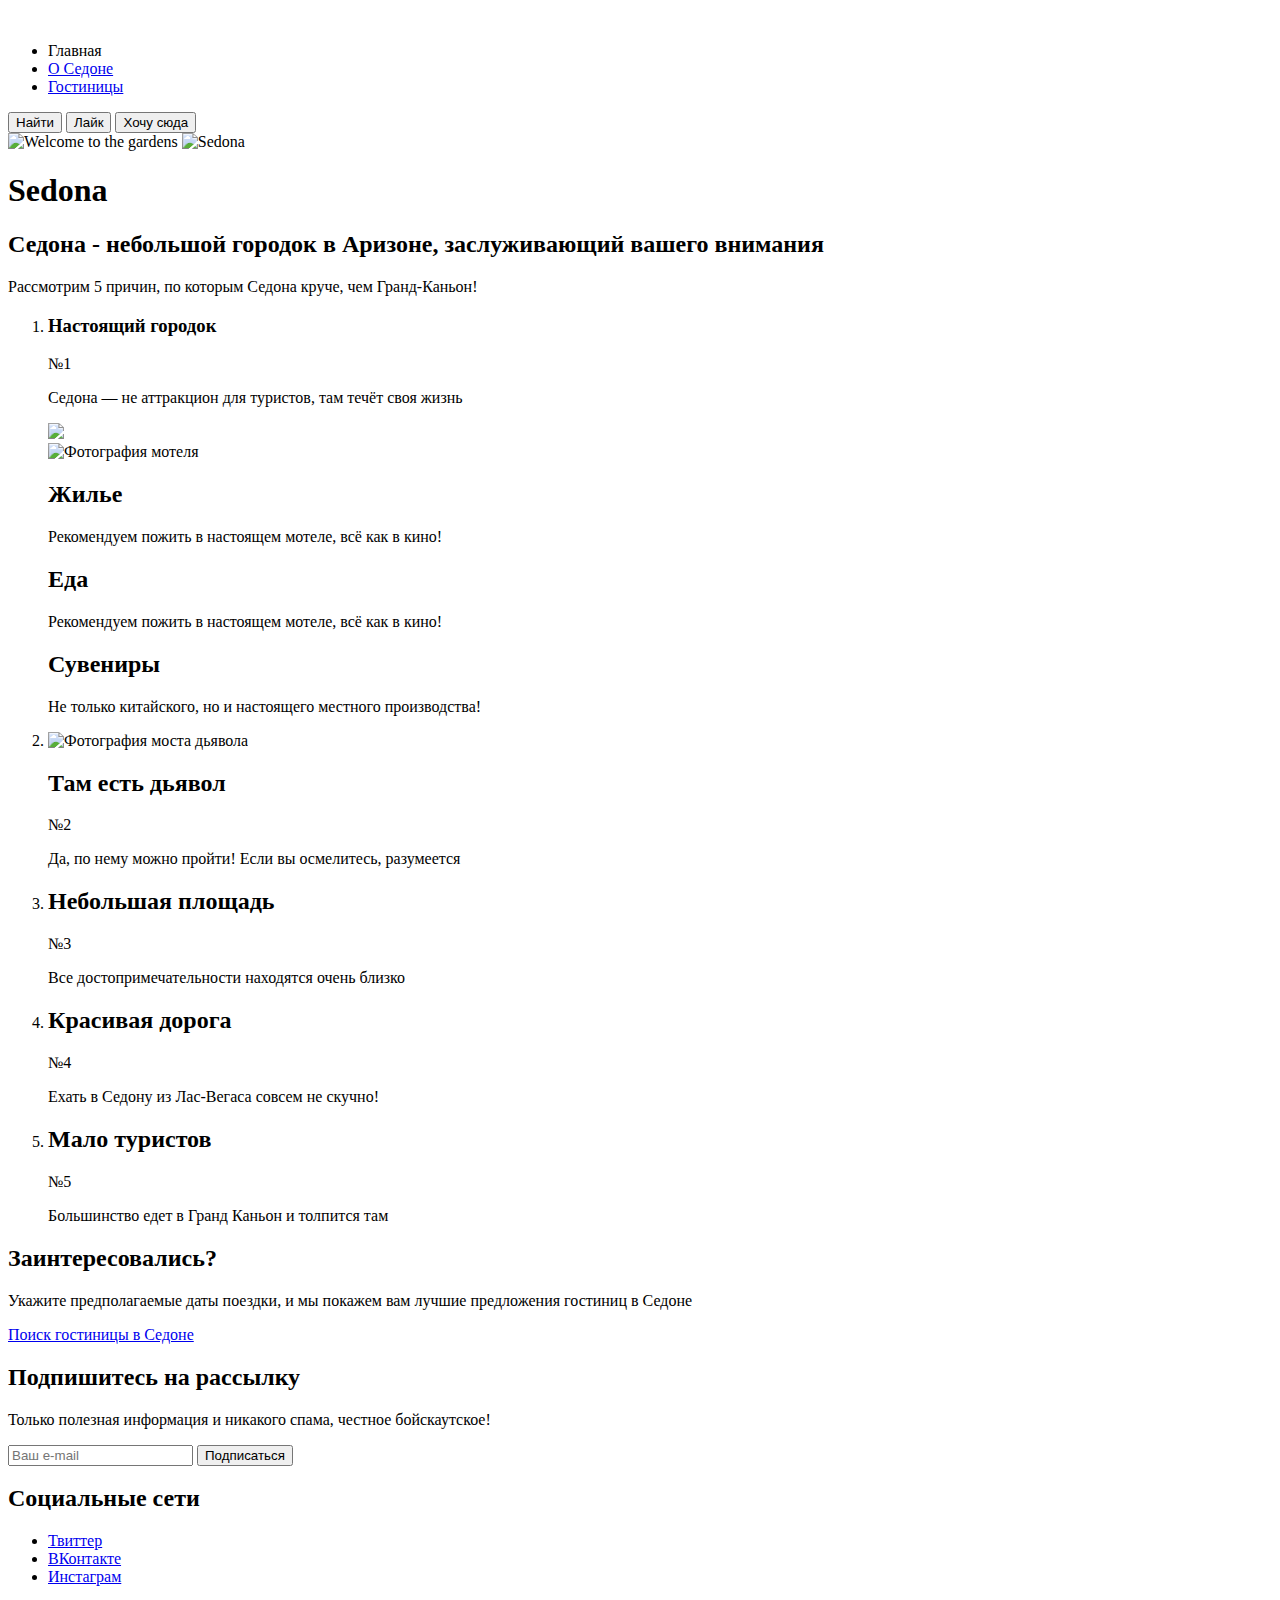
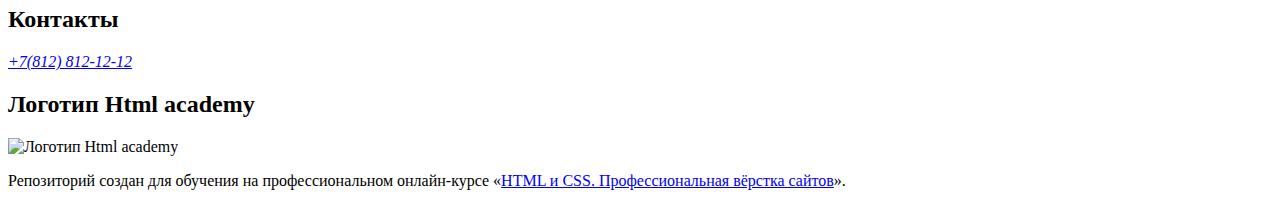
==== index.html @ 8b69cbcc "Исправляет кнопки "найти", "лайк", "хочу сюда" в навигации страниц" ====
<!DOCTYPE html>
<html lang="ru">
<head>
  <meta charset="utf-8">
  <title>HTML Academy: Седона</title>
</head>
<body>

<header class="page-header">
  <img src="" class="logo">

  <nav class="navigation">
    <ul class="navigation-list">
      <li class="navigation-item">Главная</li>
      <li class="navigation-item"><a href="about.html">О Седоне</a></li>
      <li class="navigation-item"><a href="catalog.html">Гостиницы</a></li>
    </ul>
  </nav>

  <button class="find-button"><span>Найти</span></button>
  <button class="like-button"><span>Лайк</span></button>

  <button class="button">Хочу сюда</button>
</header>

<main class="">

  <img src="#" class="welcome" alt="Welcome to the gardens">
  <img src="#" class="sedona-logo" alt="Sedona">
  <h1 class="visually-hidden">Sedona</h1>

  <h2>Седона - небольшой городок в Аризоне, заслуживающий вашего внимания</h2>
  <p>Рассмотрим 5 причин, по которым Седона круче, чем Гранд-Каньон!</p>

  <section class="advantages">
    <ol class="advantages-list">
      <li class="advantages-item">
        <div class="advantages-content">
          <h3 class="advantages-title">Настоящий городок</h3>
          <span>№1</span>
          <p class="advantages-description">
            Седона — не аттракцион для туристов, там течёт своя жизнь
          </p>
        </div>

        <div class="advantages-content">
          <img src="#" class="advantages-image">
        </div>

        <div class="advantages-content">
          <img src="#" class="photo1" alt="Фотография мотеля">
          <h2 class="advantages-title">Жилье</h2>
          <p class="advantages-description">
            Рекомендуем пожить в настоящем мотеле,
            всё как в кино!
          </p>
        </div>

        <div class="advantages-content">
          <h2 class="advantages-title">Еда</h2>
          <p class="advantages-description">
            Рекомендуем пожить в настоящем мотеле,
            всё как в кино!
          </p>
        </div>

        <div class="advantages-content">
          <h2 class="advantages-title">Сувениры</h2>
          <p class="advantages-description">
            Не только китайского,
            но и настоящего местного производства!
          </p>
        </div>
      </li>
      <li class="advantages-item">
        <img src="#" class="photo2" alt="Фотография моста дьявола">
        <div class="advantages-content">
          <h2 class="advantages-title">Там есть дьявол</h2>
          <span>№2</span>
          <p class="advantages-description">
            Да, по нему можно пройти! Если вы осмелитесь, разумеется
          </p>
        </div>
      </li>
      <li class="advantages-item">
        <div class="advantages-content">
          <h2 class="advantages-title">Небольшая площадь</h2>
          <span>№3</span>
          <p class="advantages-description">
            Все достопримечательности находятся очень близко
          </p>
        </div>
      </li>
      <li class="advantages-item">
        <div class="advantages-content">
          <h2 class="advantages-title">Красивая дорога</h2>
          <span>№4</span>
          <p class="advantages-description">
            Ехать в Седону из Лас-Вегаса совсем не скучно!
          </p>
        </div>
      </li>
      <li class="advantages-item">
        <div class="advantages-content">
          <h2 class="advantages-title">Мало туристов</h2>
          <span>№5</span>
          <p class="advantages-description">
            Большинство едет в Гранд Каньон и толпится там
          </p>
        </div>
      </li>
    </ol>
  </section>

  <section class="hotel-search">
    <h2 class="hotel-search-title">Заинтересовались?</h2>
    <p class="hotel-search-description">
      Укажите предполагаемые даты поездки, и мы покажем вам лучшие предложения гостиниц в Седоне
    </p>
    <a href="catalog.html" class="button hotel-search-button">Поиск гостиницы в Седоне</a>
  </section>

  <section class="subscribe">
    <h2 class="subscribe-title">Подпишитесь на рассылку</h2>
    <p class="subscribe-description">Только полезная информация и никакого спама, честное бойскаутское!</p>
    <input type="email" placeholder="Ваш e-mail" class="subscribe-email">
    <button class="button subscribe-button">Подписаться</button>
  </section>

</main>

<footer class="page-footer">
  <section class="footer-social">
    <h2 class="page-footer-title">Социальные сети</h2>
    <ul class="footer-social-list">
      <li class="footer-social-item">
        <a class="button" href="#">
          <span class="visually-hidden">Твиттер</span>
        </a>
      </li>
      <li class="footer-social-item">
        <a class="button" href="#">
          <span class="visually-hidden">ВКонтакте</span>
        </a>
      </li>
      <li class="footer-social-item">
        <a class="button" href="#">
          <span class="visually-hidden">Инстаграм</span>
        </a>
      </li>
    </ul>
  </section>
  <section class="contacts">
    <h2 class="visually-hidden">Контакты</h2>
    <address>
      <a class="contact-phone" href="tel:+78128121212">+7(812) 812-12-12</a>
    </address>
  </section>

  <section class="html-academy">
    <h2 class="visually-hidden">Логотип Html academy</h2>
    <img src="#" class="logo-htmlacademy" alt="Логотип Html academy">
  </section>

</footer>

<p>Репозиторий создан для обучения на профессиональном онлайн‑курсе «<a href="https://htmlacademy.ru/intensive/htmlcss">HTML
  и CSS. Профессиональная вёрстка сайтов</a>».</p>

</body>
</html>
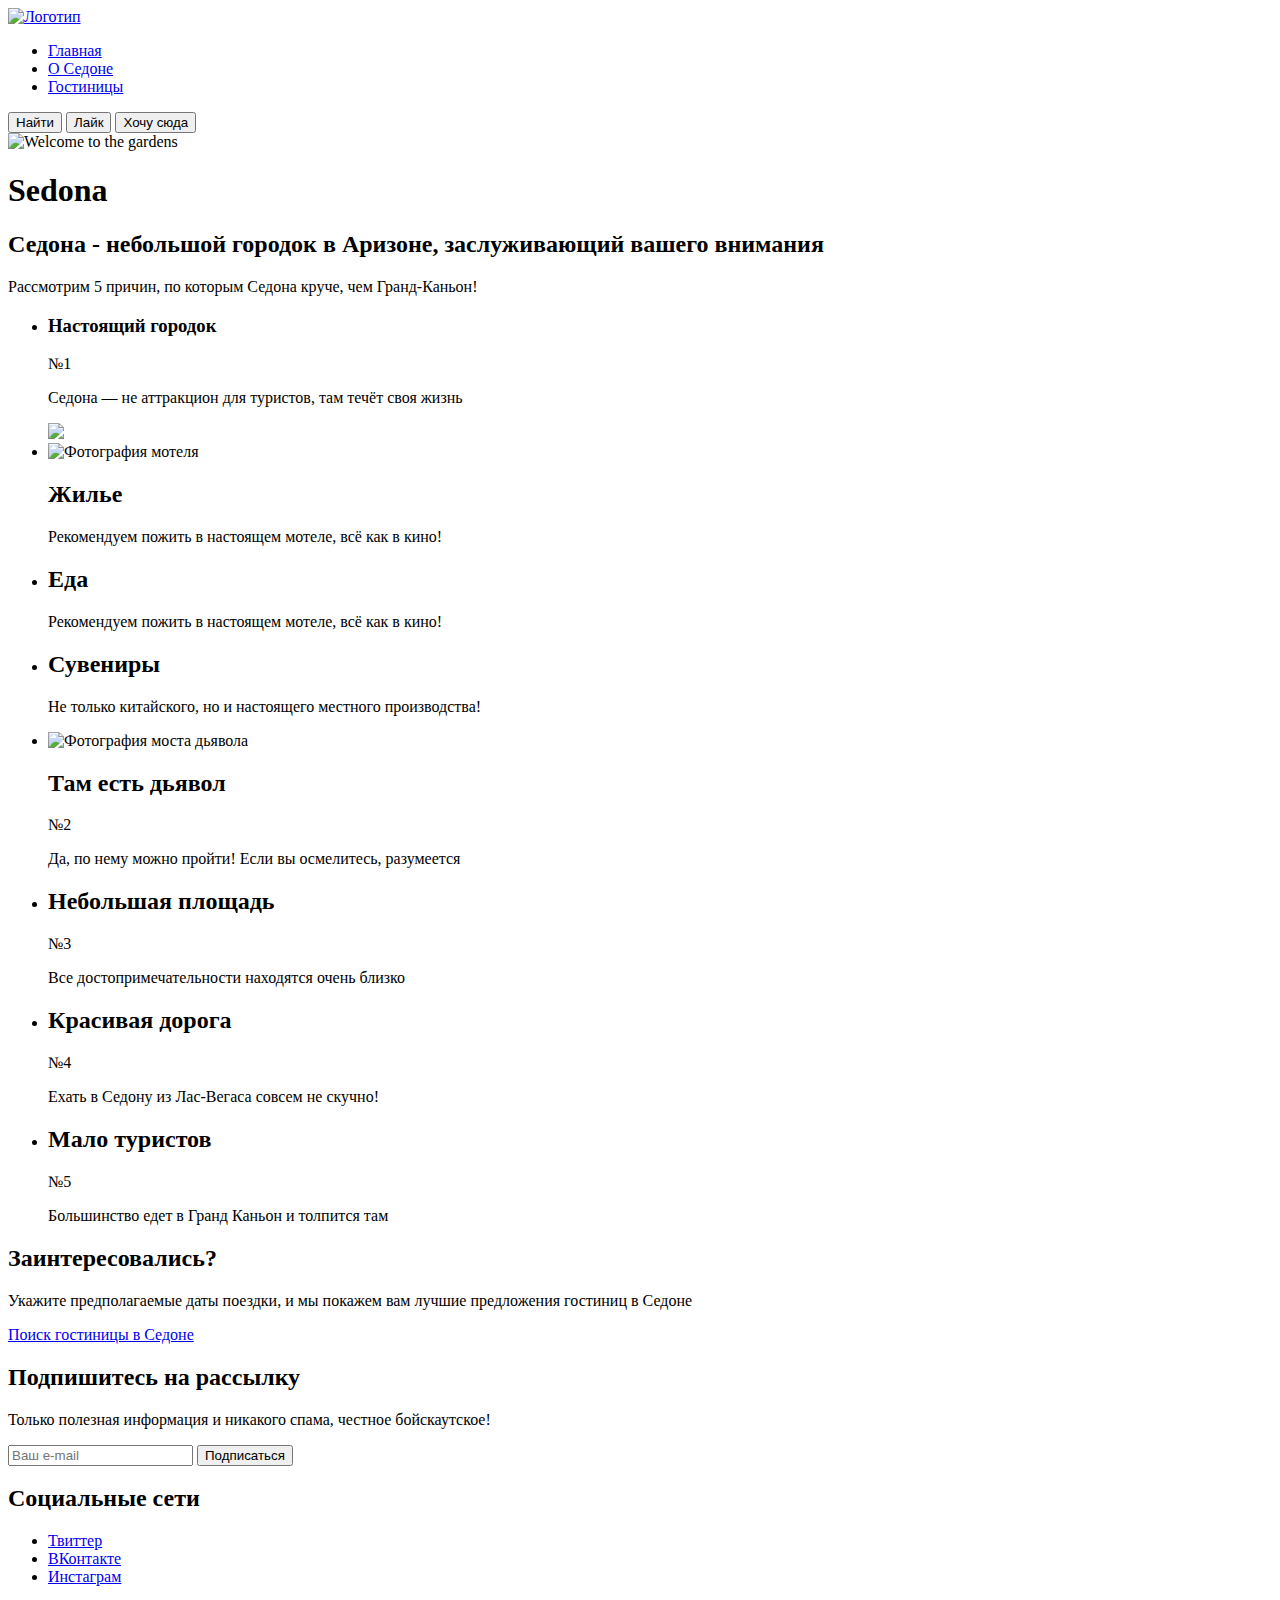
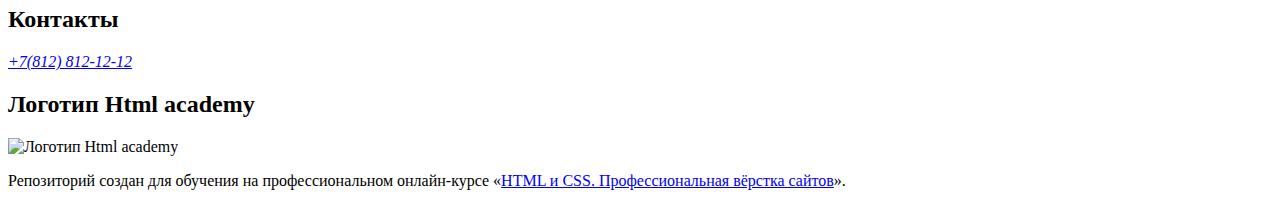
==== commit 827f71aa: "разбивает список advantages на большее количество элементов" ====
--- a/index.html
+++ b/index.html
@@ -7,11 +7,11 @@
 <body>
 
 <header class="page-header">
-  <img src="" class="logo">
+  <a href="index.html"><img src="" class="logo" alt="Логотип"></a>
 
   <nav class="navigation">
     <ul class="navigation-list">
-      <li class="navigation-item">Главная</li>
+      <li class="navigation-item"><a href="#">Главная</a></li>
       <li class="navigation-item"><a href="about.html">О Седоне</a></li>
       <li class="navigation-item"><a href="catalog.html">Гостиницы</a></li>
     </ul>
@@ -25,15 +25,17 @@
 
 <main class="">
 
-  <img src="#" class="welcome" alt="Welcome to the gardens">
-  <img src="#" class="sedona-logo" alt="Sedona">
+  <div class="welcome-container">
+    <img src="#" class="welcome" alt="Welcome to the gardens">
+  </div>
+
   <h1 class="visually-hidden">Sedona</h1>
 
   <h2>Седона - небольшой городок в Аризоне, заслуживающий вашего внимания</h2>
   <p>Рассмотрим 5 причин, по которым Седона круче, чем Гранд-Каньон!</p>
 
   <section class="advantages">
-    <ol class="advantages-list">
+    <ul class="advantages-list">
       <li class="advantages-item">
         <div class="advantages-content">
           <h3 class="advantages-title">Настоящий городок</h3>
@@ -47,6 +49,7 @@
           <img src="#" class="advantages-image">
         </div>
 
+      <li class="advantages-item">
         <div class="advantages-content">
           <img src="#" class="photo1" alt="Фотография мотеля">
           <h2 class="advantages-title">Жилье</h2>
@@ -56,6 +59,7 @@
           </p>
         </div>
 
+      <li class="advantages-item">
         <div class="advantages-content">
           <h2 class="advantages-title">Еда</h2>
           <p class="advantages-description">
@@ -63,7 +67,9 @@
             всё как в кино!
           </p>
         </div>
+      </li>
 
+      <li class="advantages-item">
         <div class="advantages-content">
           <h2 class="advantages-title">Сувениры</h2>
           <p class="advantages-description">
@@ -72,6 +78,7 @@
           </p>
         </div>
       </li>
+
       <li class="advantages-item">
         <img src="#" class="photo2" alt="Фотография моста дьявола">
         <div class="advantages-content">
@@ -109,7 +116,7 @@
           </p>
         </div>
       </li>
-    </ol>
+    </ul>
   </section>
 
   <section class="hotel-search">
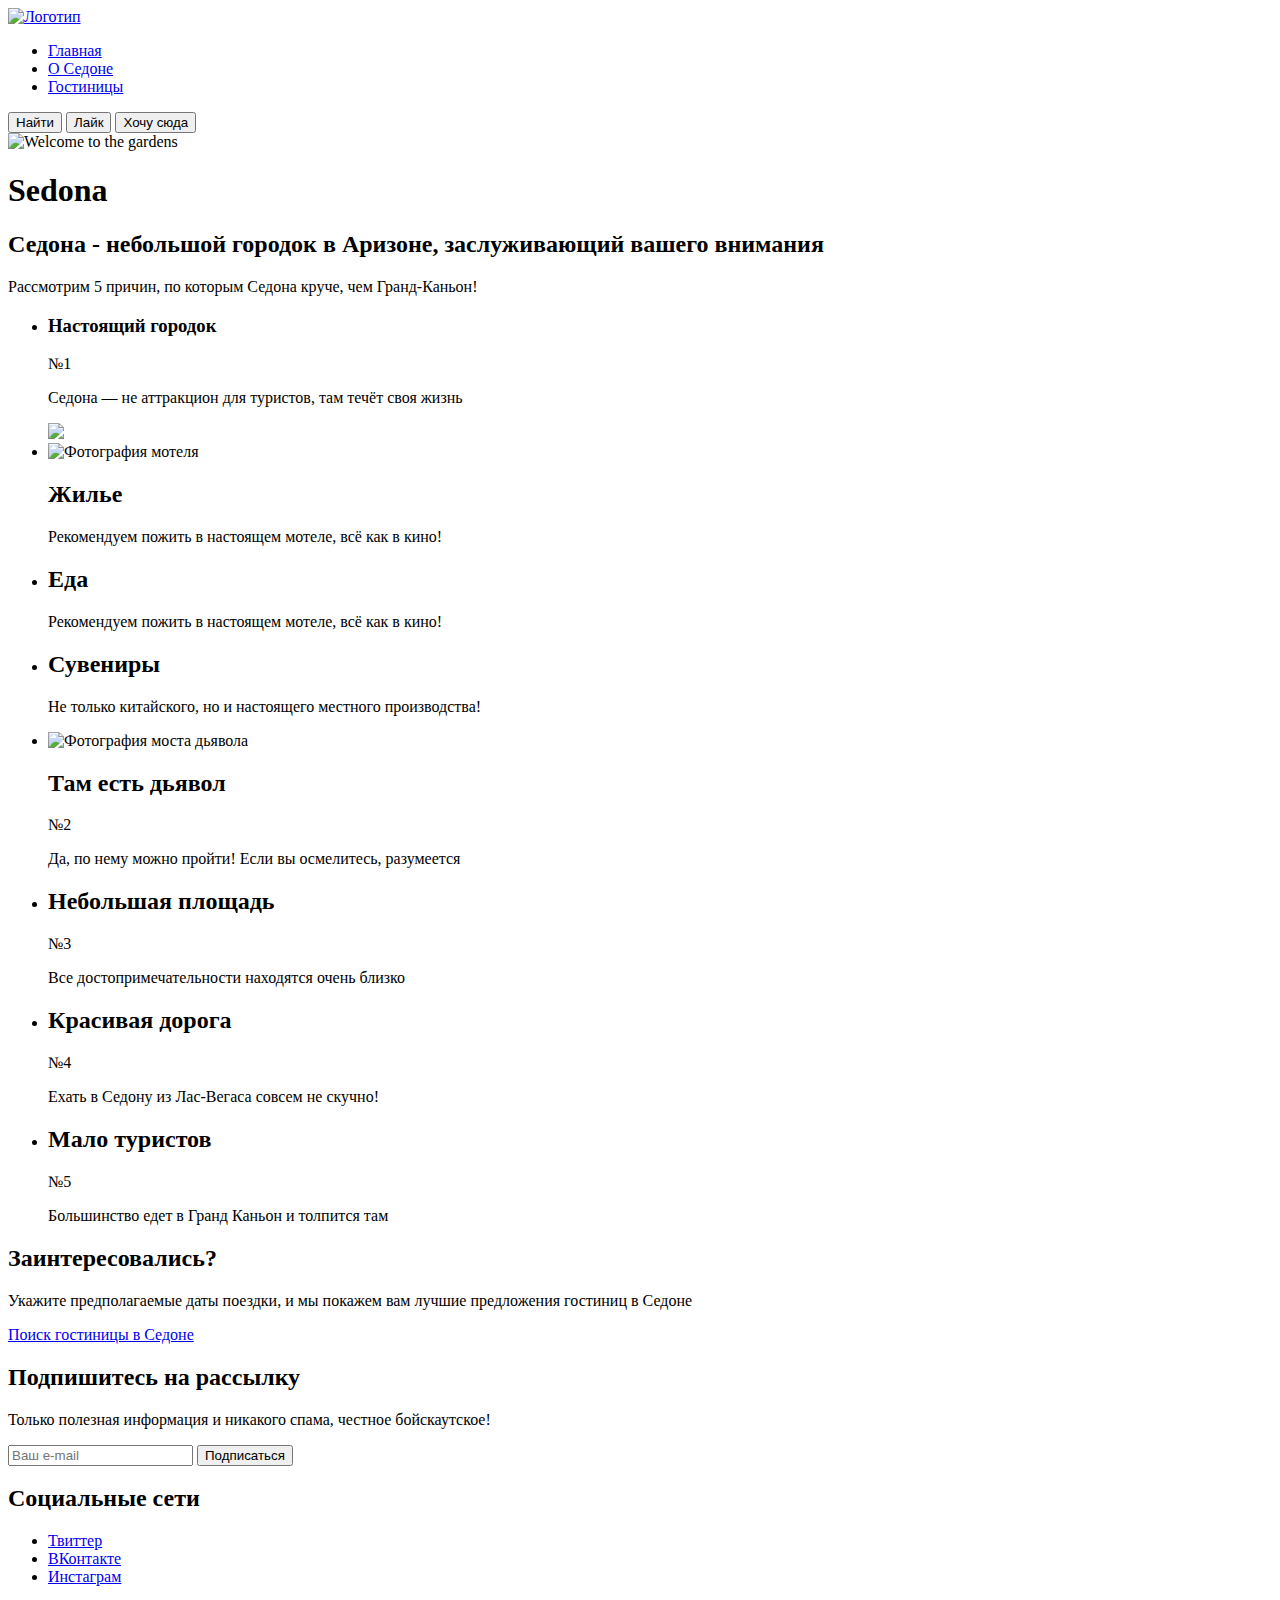
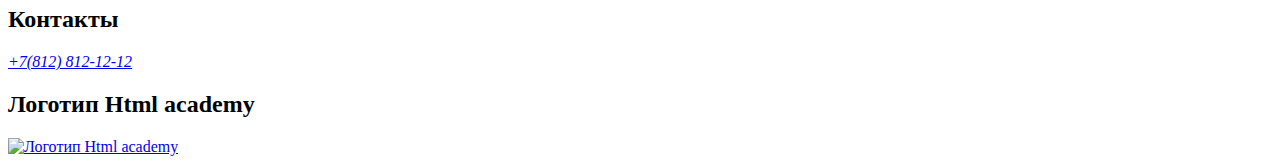
==== commit cded3910: "в секцию subscribe добавляет тег form с возможностью делать post запрос" ====
--- a/index.html
+++ b/index.html
@@ -128,10 +128,12 @@
   </section>
 
   <section class="subscribe">
-    <h2 class="subscribe-title">Подпишитесь на рассылку</h2>
-    <p class="subscribe-description">Только полезная информация и никакого спама, честное бойскаутское!</p>
-    <input type="email" placeholder="Ваш e-mail" class="subscribe-email">
-    <button class="button subscribe-button">Подписаться</button>
+    <form class="subscribe-form" action="https://echo.htmlacademy.ru/" method="post">
+      <h2 class="subscribe-title">Подпишитесь на рассылку</h2>
+      <p class="subscribe-description">Только полезная информация и никакого спама, честное бойскаутское!</p>
+      <input type="email" name="email" placeholder="Ваш e-mail" class="subscribe-email">
+      <button class="button subscribe-button" type="submit">Подписаться</button>
+    </form>
   </section>
 
 </main>
@@ -166,13 +168,10 @@
 
   <section class="html-academy">
     <h2 class="visually-hidden">Логотип Html academy</h2>
-    <img src="#" class="logo-htmlacademy" alt="Логотип Html academy">
+    <a href="#"><img src="#" class="logo-htmlacademy" alt="Логотип Html academy"></a>
   </section>
 
 </footer>
 
-<p>Репозиторий создан для обучения на профессиональном онлайн‑курсе «<a href="https://htmlacademy.ru/intensive/htmlcss">HTML
-  и CSS. Профессиональная вёрстка сайтов</a>».</p>
-
 </body>
 </html>
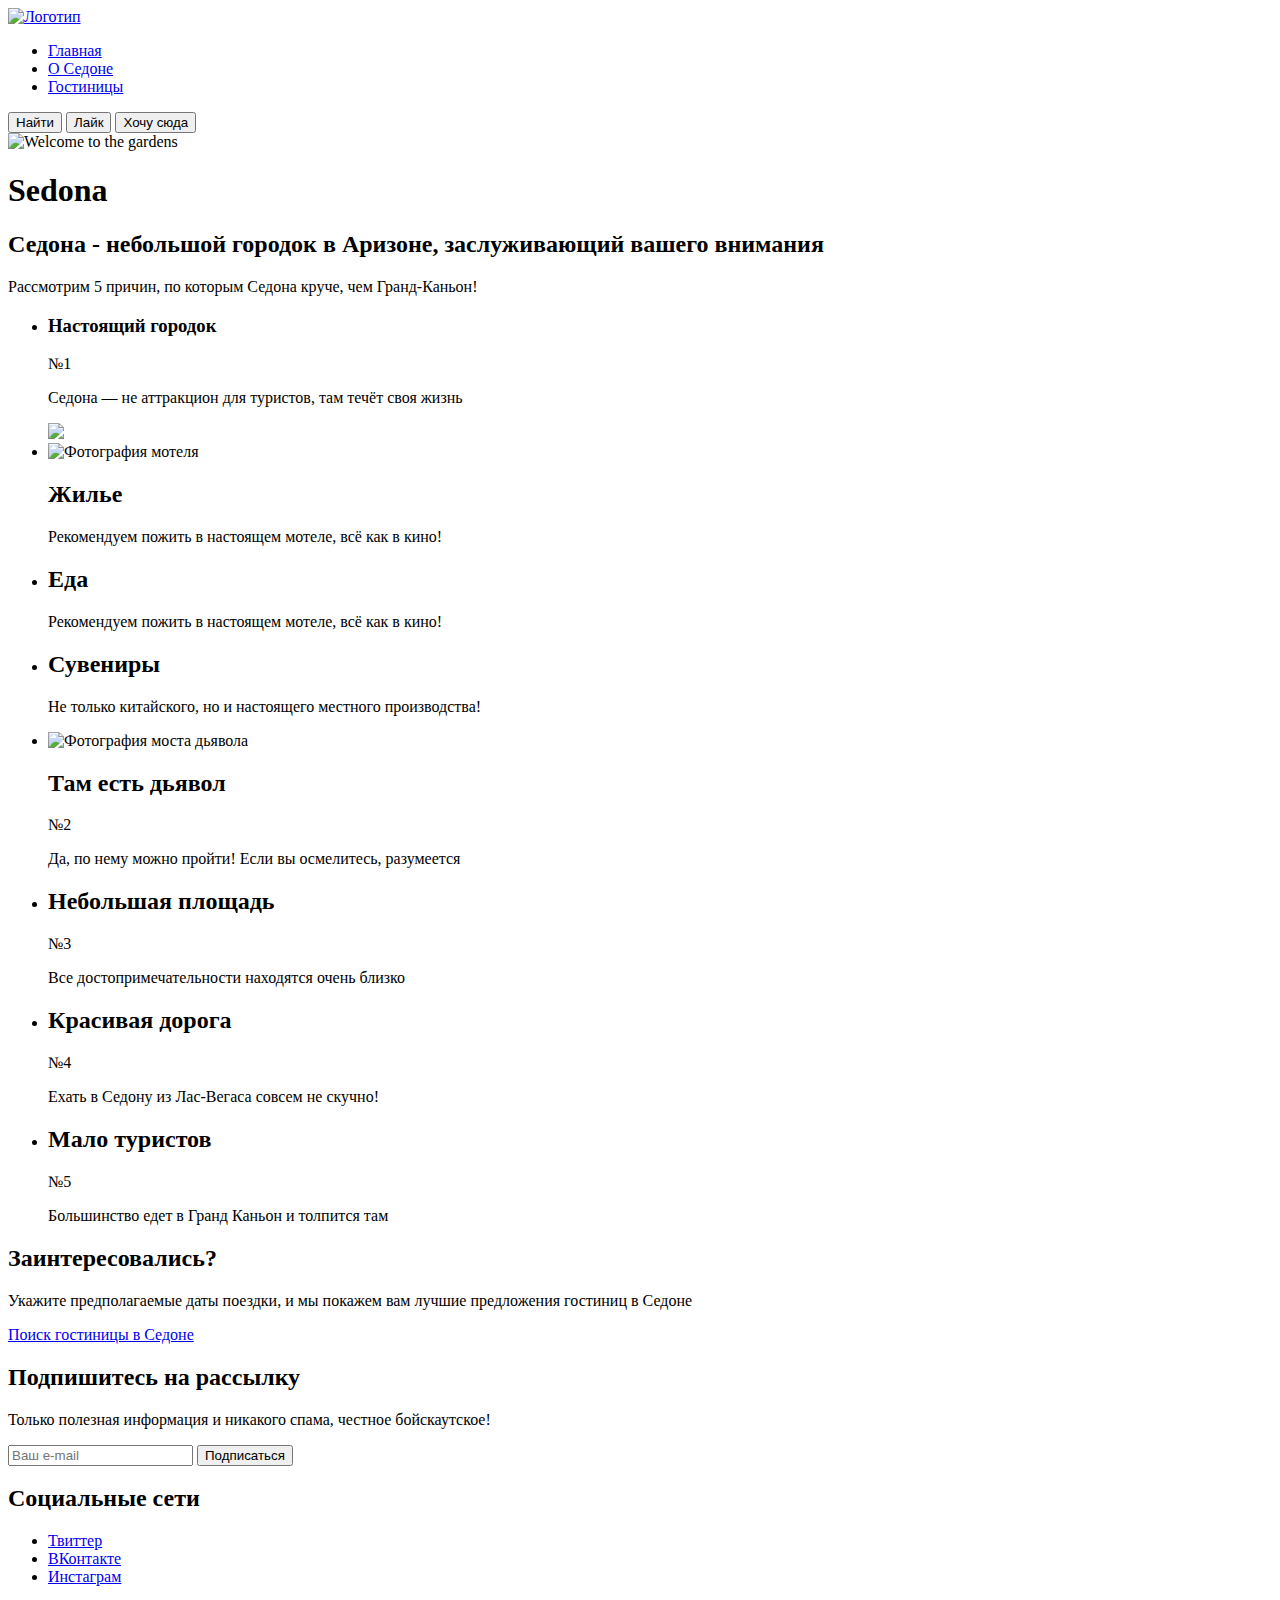
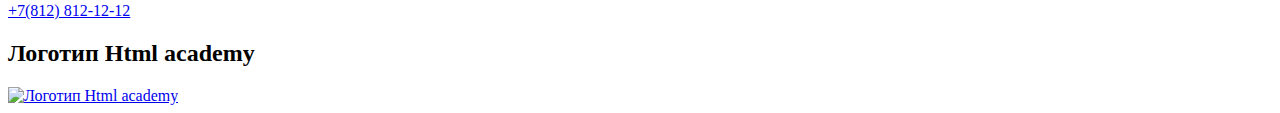
==== commit 557d9c2f: "Merge pull request #2 from alexandrv039/master" ====
--- a/index.html
+++ b/index.html
@@ -160,10 +160,7 @@
     </ul>
   </section>
   <section class="contacts">
-    <h2 class="visually-hidden">Контакты</h2>
-    <address>
-      <a class="contact-phone" href="tel:+78128121212">+7(812) 812-12-12</a>
-    </address>
+    <a class="contact-phone" href="tel:+78128121212">+7(812) 812-12-12</a>
   </section>
 
   <section class="html-academy">
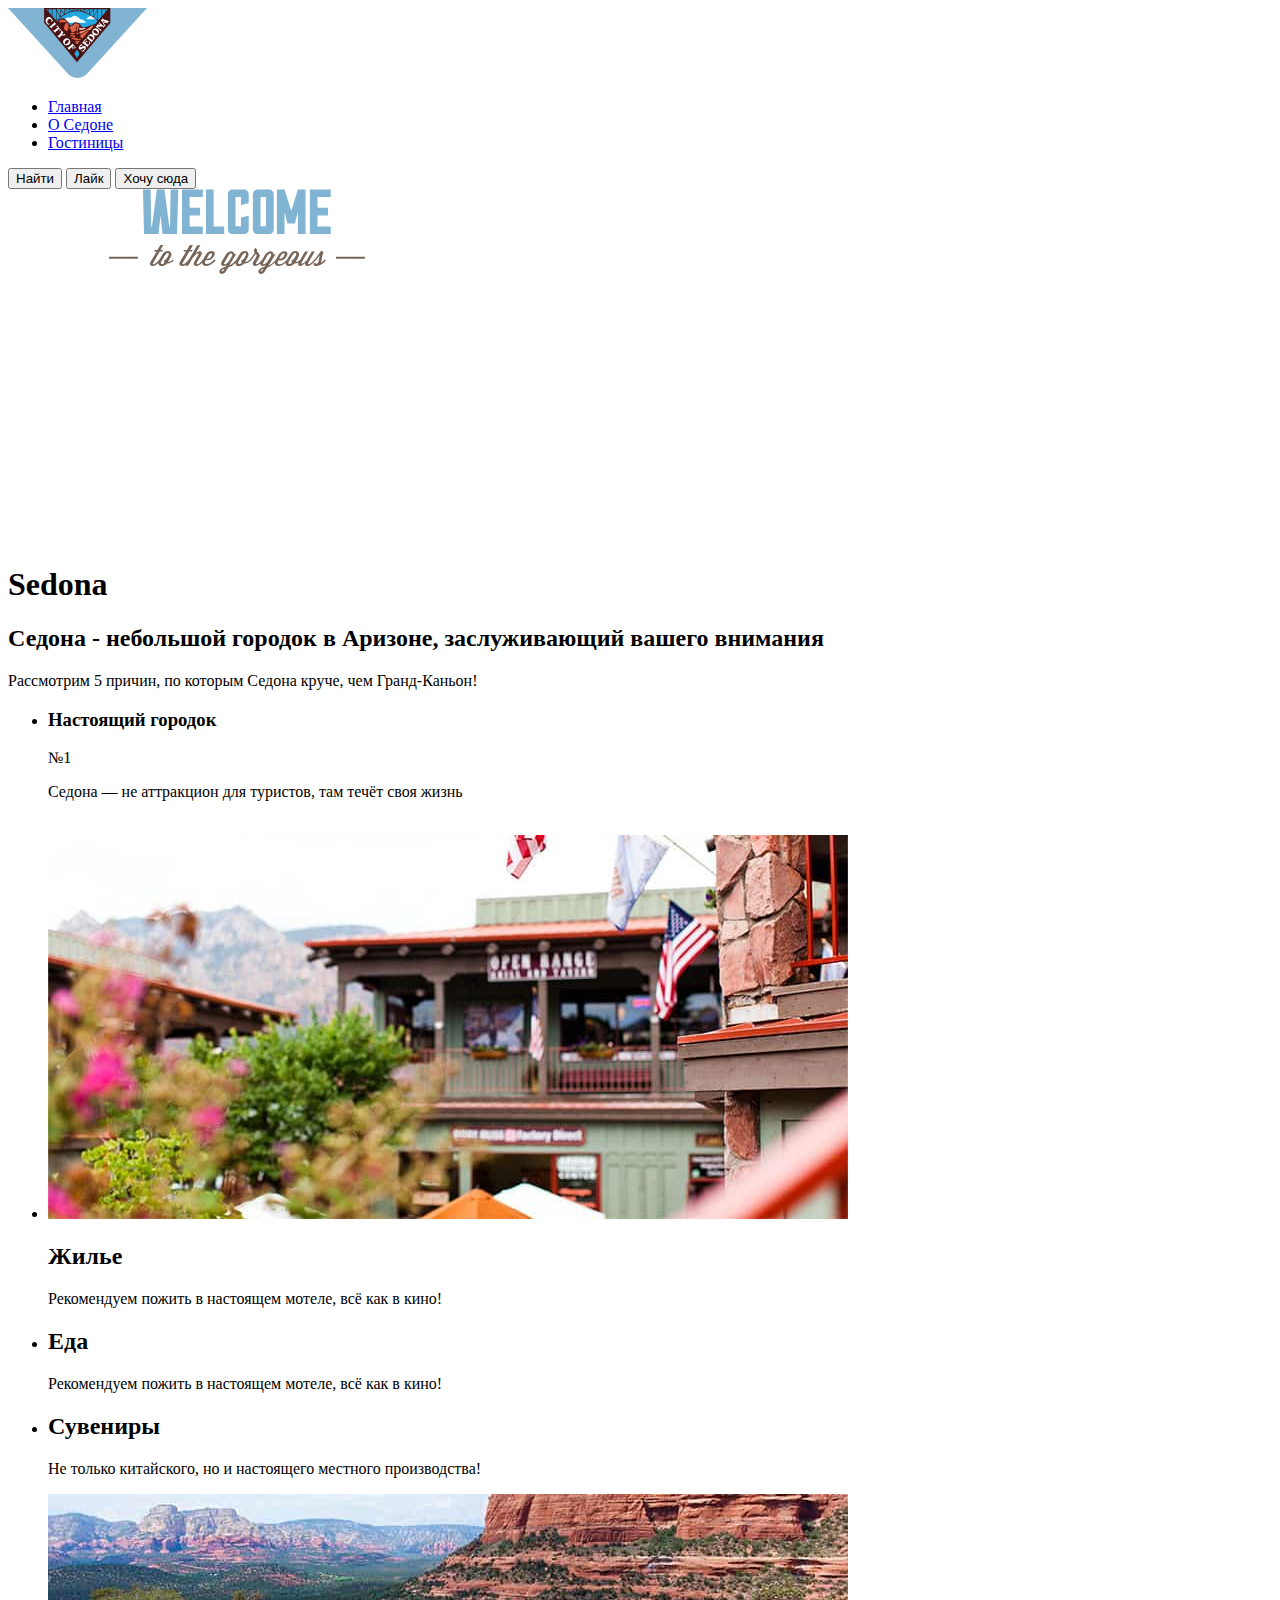
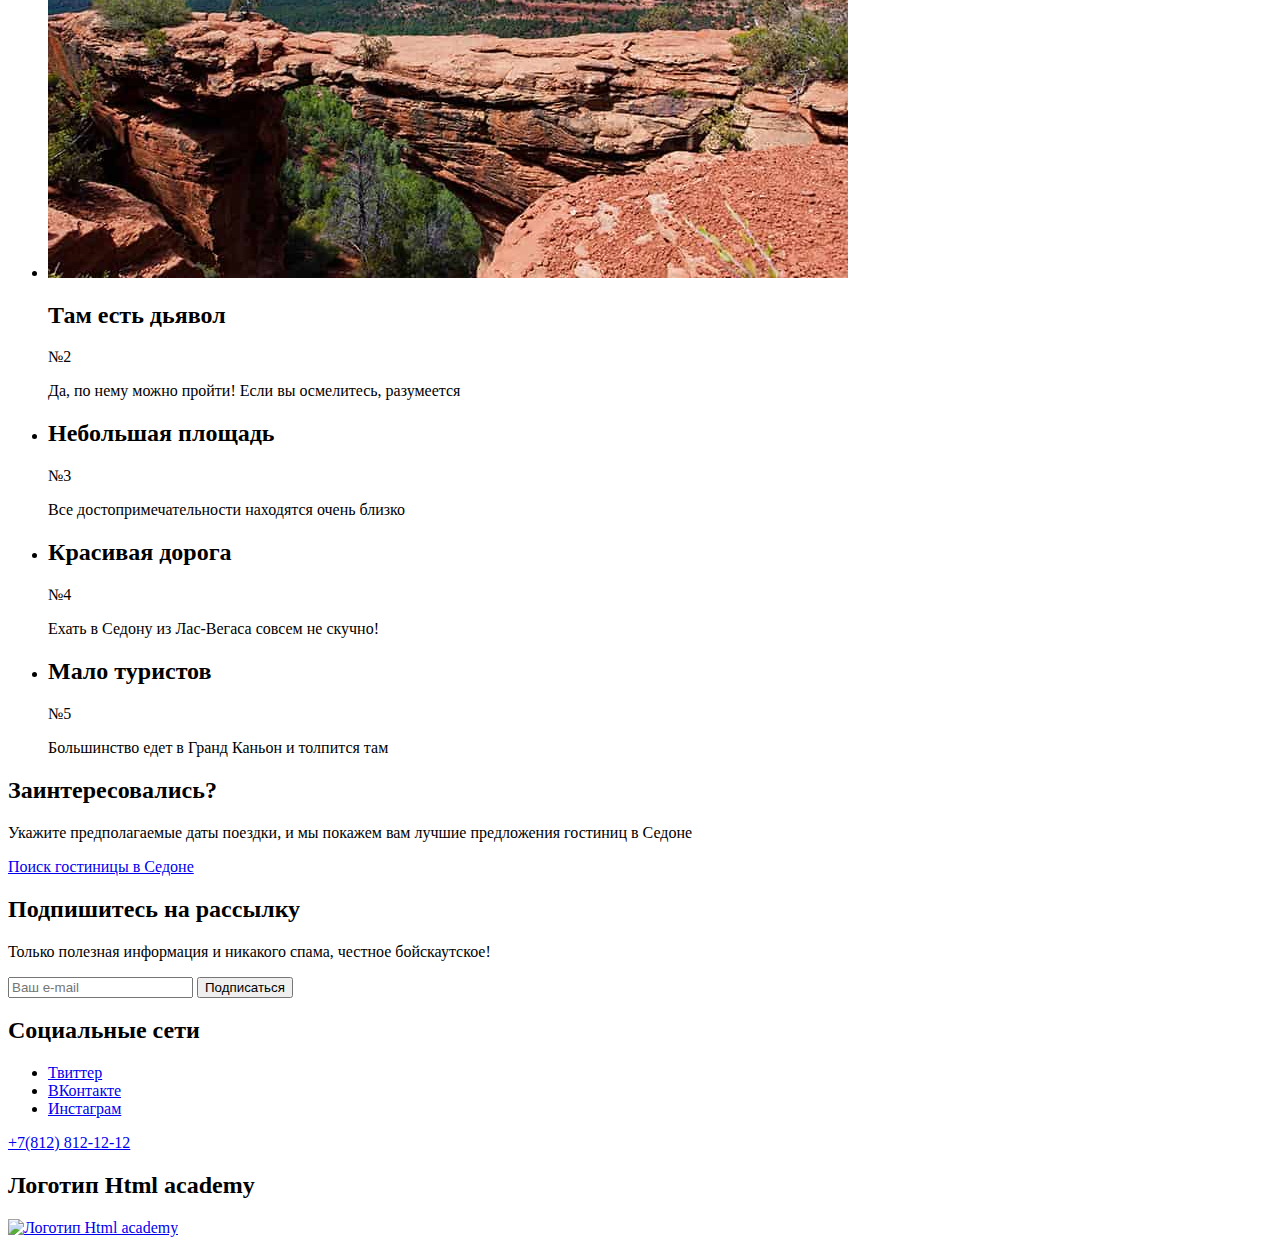
==== commit cc7458ba: "Merge pull request #3 from alexandrv039/master" ====
--- a/index.html
+++ b/index.html
@@ -7,7 +7,7 @@
 <body>
 
 <header class="page-header">
-  <a href="index.html"><img src="" class="logo" alt="Логотип"></a>
+  <a href="index.html"><img src="./images/logo.svg" width="139" height="70" class="logo" alt="Логотип"></a>
 
   <nav class="navigation">
     <ul class="navigation-list">
@@ -26,7 +26,7 @@
 <main class="">
 
   <div class="welcome-container">
-    <img src="#" class="welcome" alt="Welcome to the gardens">
+    <img src="./images/welcome.svg" width="458" height="352" class="welcome" alt="Welcome to the gardens">
   </div>
 
   <h1 class="visually-hidden">Sedona</h1>
@@ -46,12 +46,12 @@
         </div>
 
         <div class="advantages-content">
-          <img src="#" class="advantages-image">
+          <img src="" class="advantages-image">
         </div>
 
       <li class="advantages-item">
         <div class="advantages-content">
-          <img src="#" class="photo1" alt="Фотография мотеля">
+          <img src="./images/photo-1.jpg" width="800" height="384" class="photo1" alt="Фотография мотеля">
           <h2 class="advantages-title">Жилье</h2>
           <p class="advantages-description">
             Рекомендуем пожить в настоящем мотеле,
@@ -80,7 +80,7 @@
       </li>
 
       <li class="advantages-item">
-        <img src="#" class="photo2" alt="Фотография моста дьявола">
+        <img src="./images/photo-2.jpg" width="800" height="384" class="photo2" alt="Фотография моста дьявола">
         <div class="advantages-content">
           <h2 class="advantages-title">Там есть дьявол</h2>
           <span>№2</span>
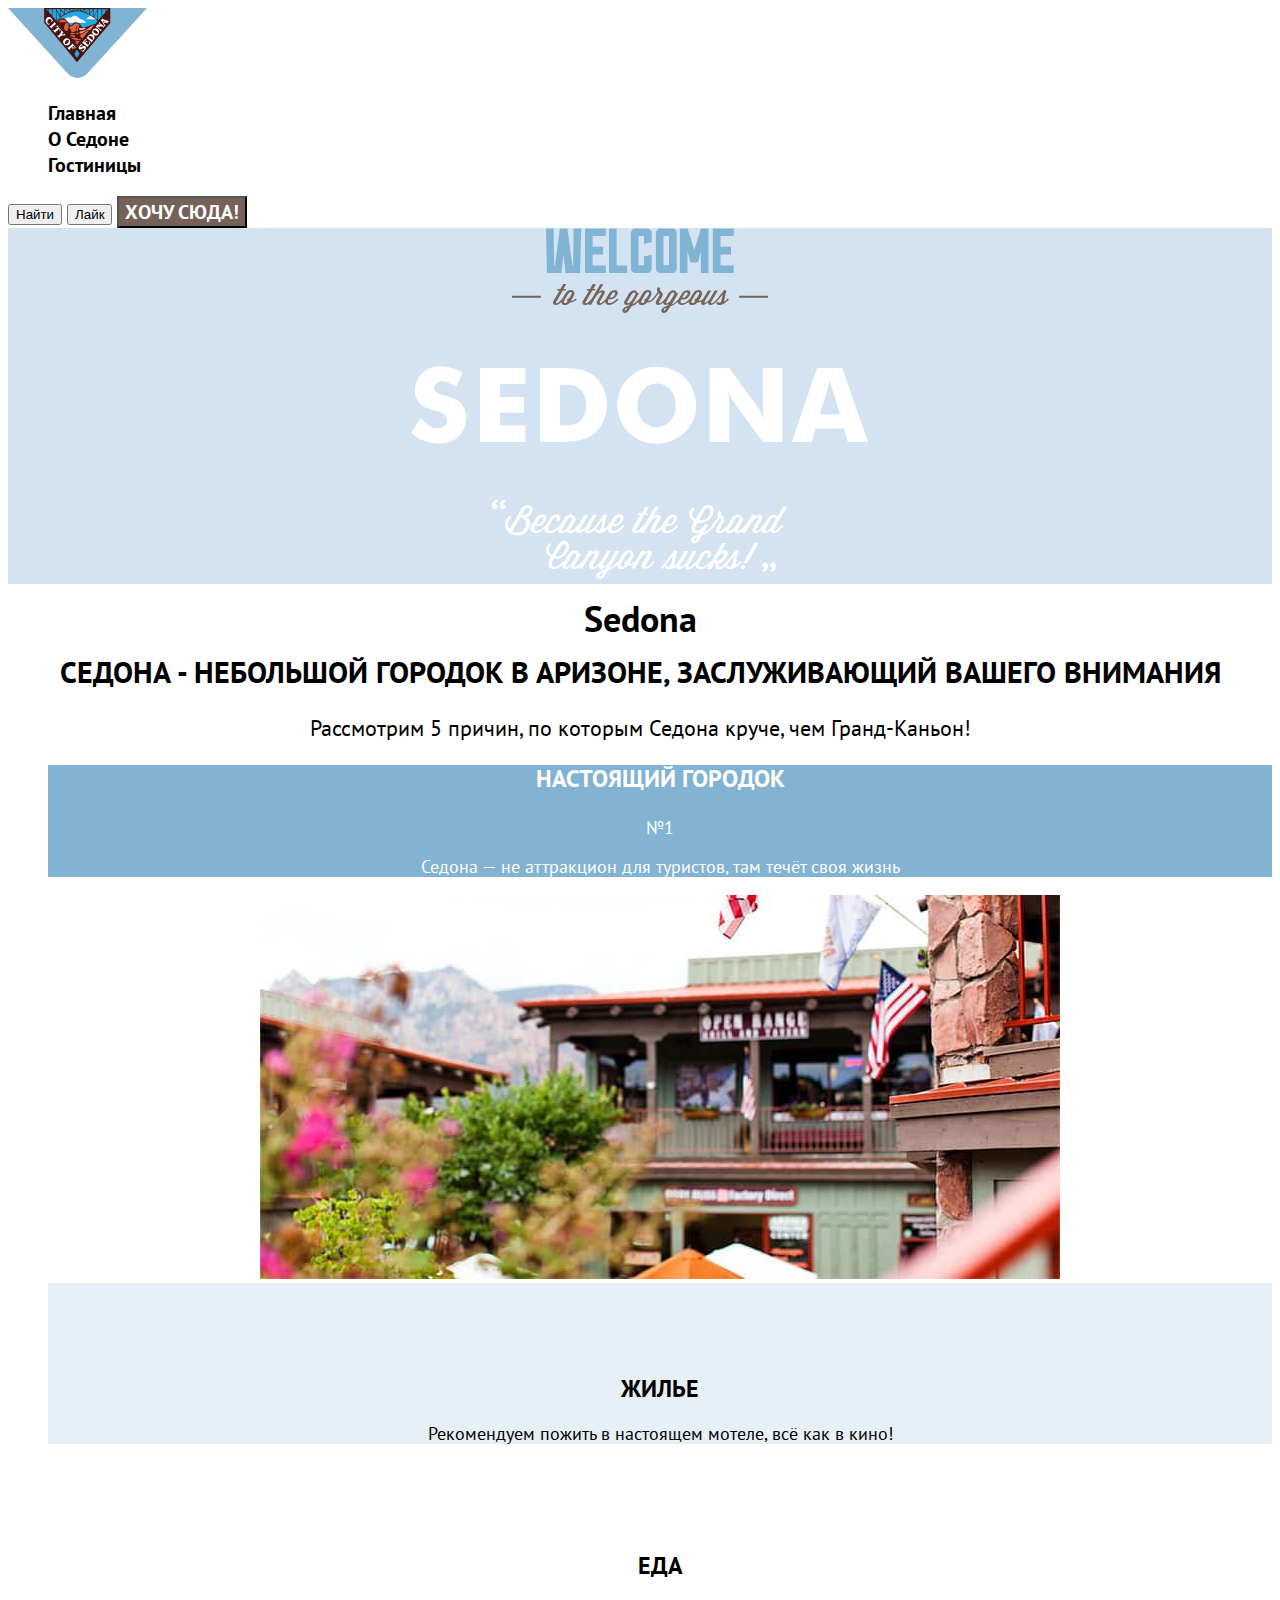
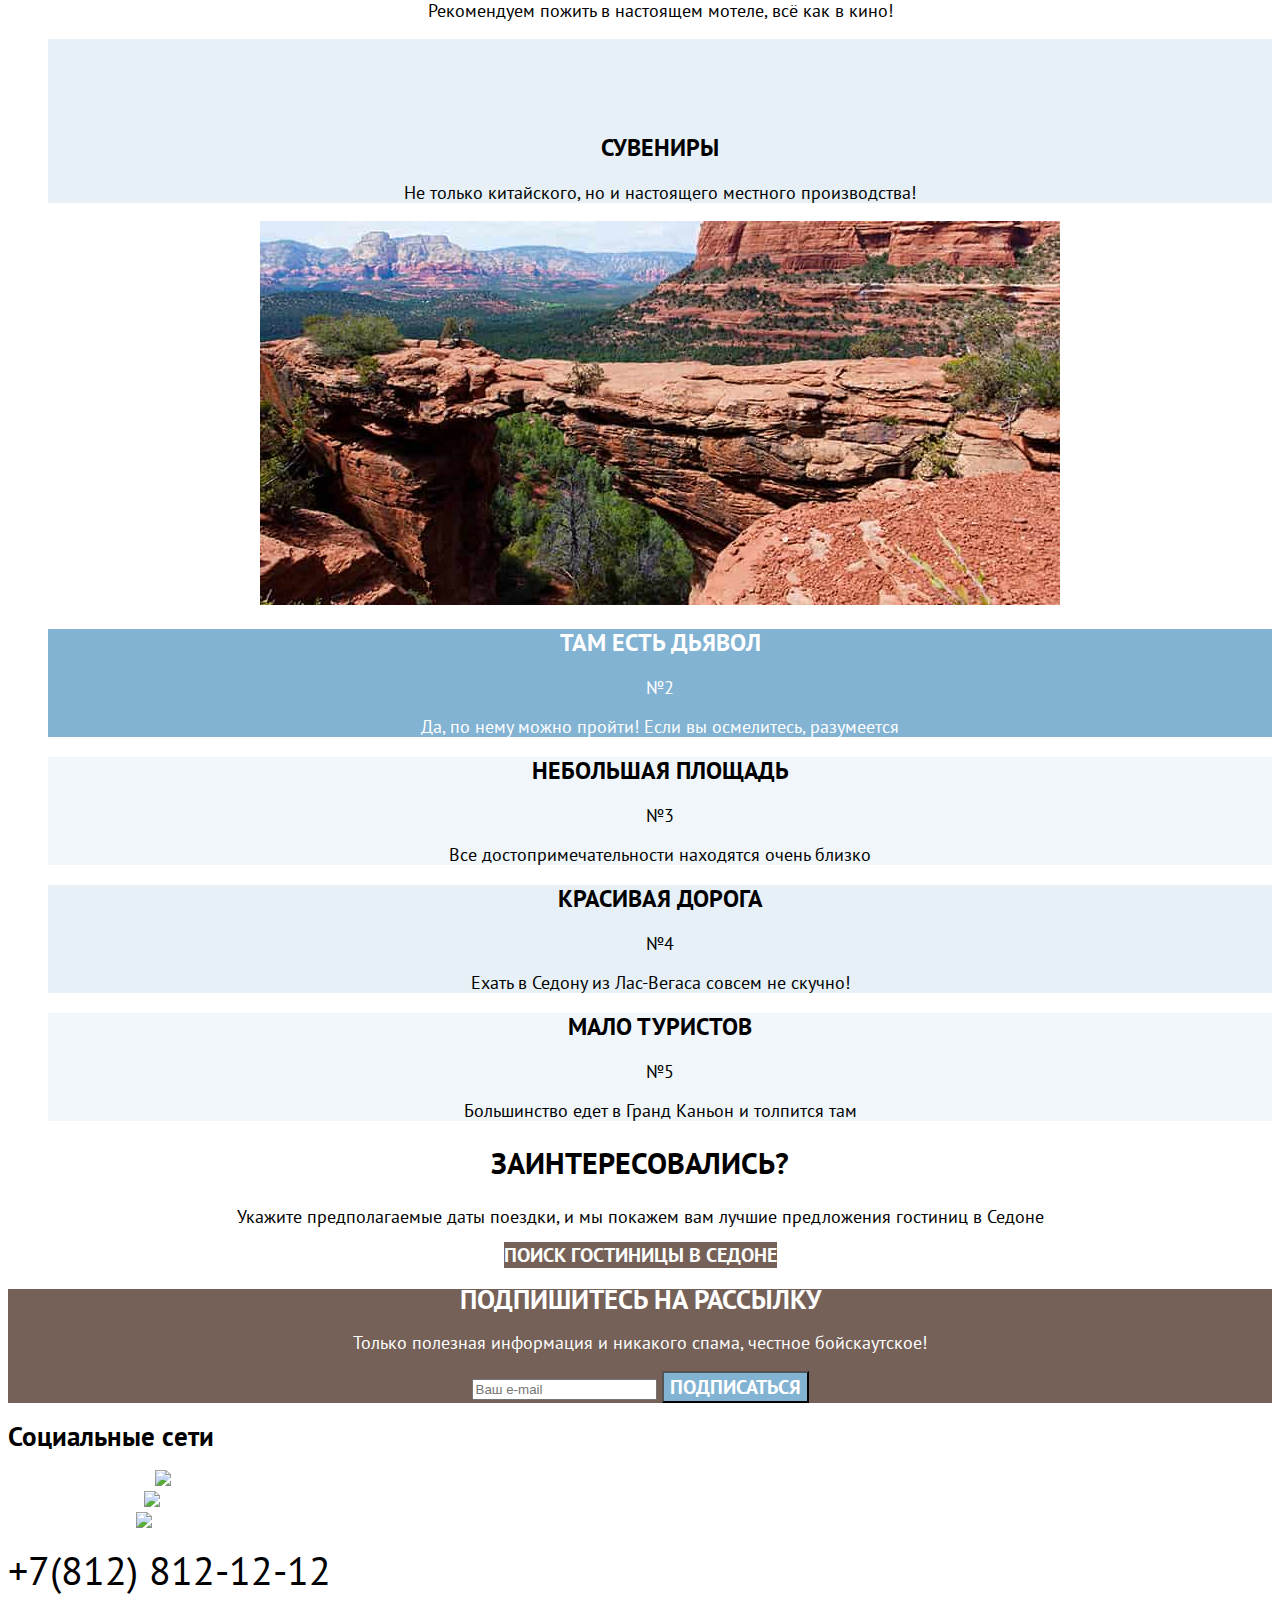
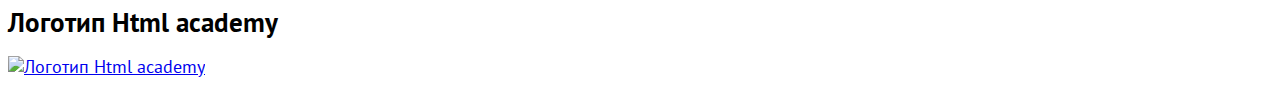
==== commit c1721863: "Базовая стилизация всех страниц" ====
--- a/index.html
+++ b/index.html
@@ -3,11 +3,12 @@
 <head>
   <meta charset="utf-8">
   <title>HTML Academy: Седона</title>
+  <link rel="stylesheet" href="styles/styles.css">
 </head>
 <body>
 
 <header class="page-header">
-  <a href="index.html"><img src="./images/logo.svg" width="139" height="70" class="logo" alt="Логотип"></a>
+  <a href="index.html"><img src="images/logo.svg" width="139" height="70" class="logo" alt="Логотип"></a>
 
   <nav class="navigation">
     <ul class="navigation-list">
@@ -20,24 +21,25 @@
   <button class="find-button"><span>Найти</span></button>
   <button class="like-button"><span>Лайк</span></button>
 
-  <button class="button">Хочу сюда</button>
+  <button class="button">Хочу сюда!</button>
 </header>
 
 <main class="">
 
   <div class="welcome-container">
-    <img src="./images/welcome.svg" width="458" height="352" class="welcome" alt="Welcome to the gardens">
+    <img src="images/welcome.svg" width="458" height="352" class="welcome" alt="Welcome to the gardens">
   </div>
 
-  <h1 class="visually-hidden">Sedona</h1>
-
-  <h2>Седона - небольшой городок в Аризоне, заслуживающий вашего внимания</h2>
-  <p>Рассмотрим 5 причин, по которым Седона круче, чем Гранд-Каньон!</p>
+  <div class="main-heading">
+    <h1 class="visually-hidden">Sedona</h1>
+    <h2 class="main-heading-subtitle">Седона - небольшой городок в Аризоне, заслуживающий вашего внимания</h2>
+    <p class="main-heading-text">Рассмотрим 5 причин, по которым Седона круче, чем Гранд-Каньон!</p>
+  </div>
 
   <section class="advantages">
     <ul class="advantages-list">
       <li class="advantages-item">
-        <div class="advantages-content">
+        <div class="advantages-content-style4">
           <h3 class="advantages-title">Настоящий городок</h3>
           <span>№1</span>
           <p class="advantages-description">
@@ -46,12 +48,12 @@
         </div>
 
         <div class="advantages-content">
-          <img src="" class="advantages-image">
+          <img src="images/photo-1.jpg" width="800" height="384" class="photo1" alt="Фотография мотеля">
         </div>
 
       <li class="advantages-item">
-        <div class="advantages-content">
-          <img src="./images/photo-1.jpg" width="800" height="384" class="photo1" alt="Фотография мотеля">
+        <div class="advantages-content-style3">
+          <div class="image-home advantages-image"></div>
           <h2 class="advantages-title">Жилье</h2>
           <p class="advantages-description">
             Рекомендуем пожить в настоящем мотеле,
@@ -60,7 +62,8 @@
         </div>
 
       <li class="advantages-item">
-        <div class="advantages-content">
+        <div class="advantages-content-style1">
+          <div class="image-food advantages-image"></div>
           <h2 class="advantages-title">Еда</h2>
           <p class="advantages-description">
             Рекомендуем пожить в настоящем мотеле,
@@ -70,7 +73,8 @@
       </li>
 
       <li class="advantages-item">
-        <div class="advantages-content">
+        <div class="advantages-content-style3">
+          <div class="image-vector advantages-image"></div>
           <h2 class="advantages-title">Сувениры</h2>
           <p class="advantages-description">
             Не только китайского,
@@ -80,8 +84,8 @@
       </li>
 
       <li class="advantages-item">
-        <img src="./images/photo-2.jpg" width="800" height="384" class="photo2" alt="Фотография моста дьявола">
-        <div class="advantages-content">
+        <img src="images/photo-2.jpg" width="800" height="384" class="photo2" alt="Фотография моста дьявола">
+        <div class="advantages-content-style4">
           <h2 class="advantages-title">Там есть дьявол</h2>
           <span>№2</span>
           <p class="advantages-description">
@@ -90,7 +94,7 @@
         </div>
       </li>
       <li class="advantages-item">
-        <div class="advantages-content">
+        <div class="advantages-content-style2">
           <h2 class="advantages-title">Небольшая площадь</h2>
           <span>№3</span>
           <p class="advantages-description">
@@ -99,7 +103,7 @@
         </div>
       </li>
       <li class="advantages-item">
-        <div class="advantages-content">
+        <div class="advantages-content-style3">
           <h2 class="advantages-title">Красивая дорога</h2>
           <span>№4</span>
           <p class="advantages-description">
@@ -108,7 +112,7 @@
         </div>
       </li>
       <li class="advantages-item">
-        <div class="advantages-content">
+        <div class="advantages-content-style2">
           <h2 class="advantages-title">Мало туристов</h2>
           <span>№5</span>
           <p class="advantages-description">
@@ -143,18 +147,21 @@
     <h2 class="page-footer-title">Социальные сети</h2>
     <ul class="footer-social-list">
       <li class="footer-social-item">
-        <a class="button" href="#">
-          <span class="visually-hidden">Твиттер</span>
+        <a class="button button-twitter" href="#">
+          <span class="visually-hidden">ВКонтакте</span>
+          <img src="images/vk.svg">
         </a>
       </li>
       <li class="footer-social-item">
-        <a class="button" href="#">
-          <span class="visually-hidden">ВКонтакте</span>
+        <a class="button button-vk" href="#">
+          <span class="visually-hidden">Facebook</span>
+          <img src="images/facebook.svg">
         </a>
       </li>
       <li class="footer-social-item">
-        <a class="button" href="#">
-          <span class="visually-hidden">Инстаграм</span>
+        <a class="button button-instagram" href="#">
+          <span class="visually-hidden">YouTube</span>
+          <img src="images/youtube.svg">
         </a>
       </li>
     </ul>
@@ -165,7 +172,7 @@
 
   <section class="html-academy">
     <h2 class="visually-hidden">Логотип Html academy</h2>
-    <a href="#"><img src="#" class="logo-htmlacademy" alt="Логотип Html academy"></a>
+    <a href="#"><img src="images/HTML%20Academy.svg" class="logo-htmlacademy" alt="Логотип Html academy"></a>
   </section>
 
 </footer>
--- a/styles/styles.css
+++ b/styles/styles.css
@@ -0,0 +1,256 @@
+@font-face {
+  font-family: "PT Sans";
+  font-style: normal;
+  font-weight: 400;
+  src: url("/fonts/ptsans-400.woff2") format("woff2");
+  font-display: swap;
+}
+
+@font-face {
+  font-family: "PT Sans";
+  font-style: normal;
+  font-weight: 700;
+  src: url("/fonts/ptsans-700.woff2") format("woff2");
+}
+
+body {
+  font-family: "PT Sans", sans-serif;
+  font-size: 18px;
+  line-height: 21px;
+  background-color: white;
+  color: black;
+}
+
+.navigation-item a{
+  font-family: "PT Sans", sans-serif;
+  font-size: 20px;
+  font-weight: bold;
+  color: #000000;
+  text-decoration: none;
+  text-align: center;
+  line-height: 26px;
+}
+
+.navigation-list{
+  list-style: none;
+}
+
+.welcome-container{
+  background-color: #d3e3f1;
+  background-image: url("/images/index-background.jpg");
+  background-repeat: no-repeat;
+  /*background-size: 100% auto;*/
+  text-align: center;
+}
+
+.button{
+  font-size: 20px;
+  font-weight: 700;
+  text-align: center;
+  font-family: "PT Sans", sans-serif;
+  color: white;
+  background-color: #756157;
+  text-decoration: none;
+  text-transform: uppercase;
+}
+
+.main-heading{
+  text-align: center;
+}
+
+.main-heading-subtitle {
+  font-size: 30px;
+  font-weight: 700;
+  text-transform: uppercase;
+  line-height: 36px;
+}
+
+.main-heading-text{
+  font-size: 22px;
+  line-height: 26px;
+}
+
+.advantages{
+  text-align: center;
+}
+
+.advantages-list{
+  list-style: none;
+}
+
+.advantages-content-style1{
+  background-color: #FFFFFF;
+}
+
+.advantages-content-style2{
+  background-color: #83B3D31F;
+
+}
+
+.advantages-content-style3{
+  background-color: #83B3D333;
+}
+
+.advantages-content-style4{
+  background-color: #82B3D3;
+  color: #FFFFFF;
+}
+
+.advantages-image{
+  background-repeat: no-repeat;
+  background-size: 100% auto;
+  background-position: center;
+}
+
+.image-food{
+  background-image: url("/images/food.png");
+  width: 75px;
+  height: 70px;
+}
+
+.image-home{
+  background-image: url("/images/home.png");
+  width: 75px;
+  height: 72px;
+}
+
+.image-vector{
+  background-image: url("/images/vector.png");
+  width: 64px;
+  height: 76px;
+}
+
+.advantages-title{
+  text-transform: uppercase;
+  font-size: 24px;
+  line-height: 28px;
+  font-weight: 700;
+}
+
+.hotel-search{
+  text-align: center;
+}
+
+.hotel-search-title{
+  font-size: 30px;
+  line-height: 36px;
+  text-transform: uppercase;
+}
+
+.subscribe {
+  text-align: center;
+  color: #FFFFFF;
+  background-image: url("/images/background.jpg");
+  background-repeat: no-repeat;
+  background-size: 100% auto;
+  background-color: #756157;
+}
+
+.subscribe-title{
+  text-transform: uppercase;
+}
+
+.footer-social-list{
+  list-style: none;
+}
+
+.footer-social-item .button{
+  background-color: #FFFFFF;
+}
+
+.contact-phone{
+  font-size: 40px;
+  line-height: 40px;
+  color: black;
+  text-decoration: none;
+}
+
+.inner-header{
+  background-image: url("/images/catalog/catalog-background.jpg");
+  background-color: #83a8c7;
+  background-size: 100% auto;
+  background-repeat: no-repeat;
+  color: #FFFFFF;
+}
+
+.inner-header-title{
+  font-size: 60px;
+  line-height: 78px;
+}
+
+.breadcrumbs{
+  list-style: none;
+}
+
+.catalog-filter-group{
+  border: none;
+}
+
+.catalog-filter-list{
+  list-style: none;
+}
+
+.catalog-filter-title{
+  font-size: 20px;
+  line-height: 26px;
+}
+
+.price-filter-title{
+  font-size: 20px;
+}
+
+.catalog-title{
+  text-transform: uppercase;
+  font-size: 30px;
+  line-height: 36px;
+}
+
+.catalog-button-apply{
+  background-color: #82B3D3;
+}
+
+.catalog-button-reset{
+  background-color: transparent;
+  text-transform: none;
+  font-weight: 400;
+  border: none;
+}
+
+.product-card-link{
+  color: black;
+  text-decoration: none;
+  font-size: 24px;
+  line-height: 28px;
+}
+
+.button-to-favorite{
+  background-color: #82B3D3;
+}
+
+.button-in-favorite{
+  background-color: #7DB54F;
+}
+
+.pagination-list{
+  list-style: none;
+}
+
+.pagination-link{
+  background-color: #82B3D3;
+}
+
+.pagination-current{
+  background-color: #F2F2F2;
+}
+
+.subscribe-catalog{
+  text-align: center;
+}
+
+.subscribe-button{
+  background-color: #82B3D3;
+}
+
+
+
+
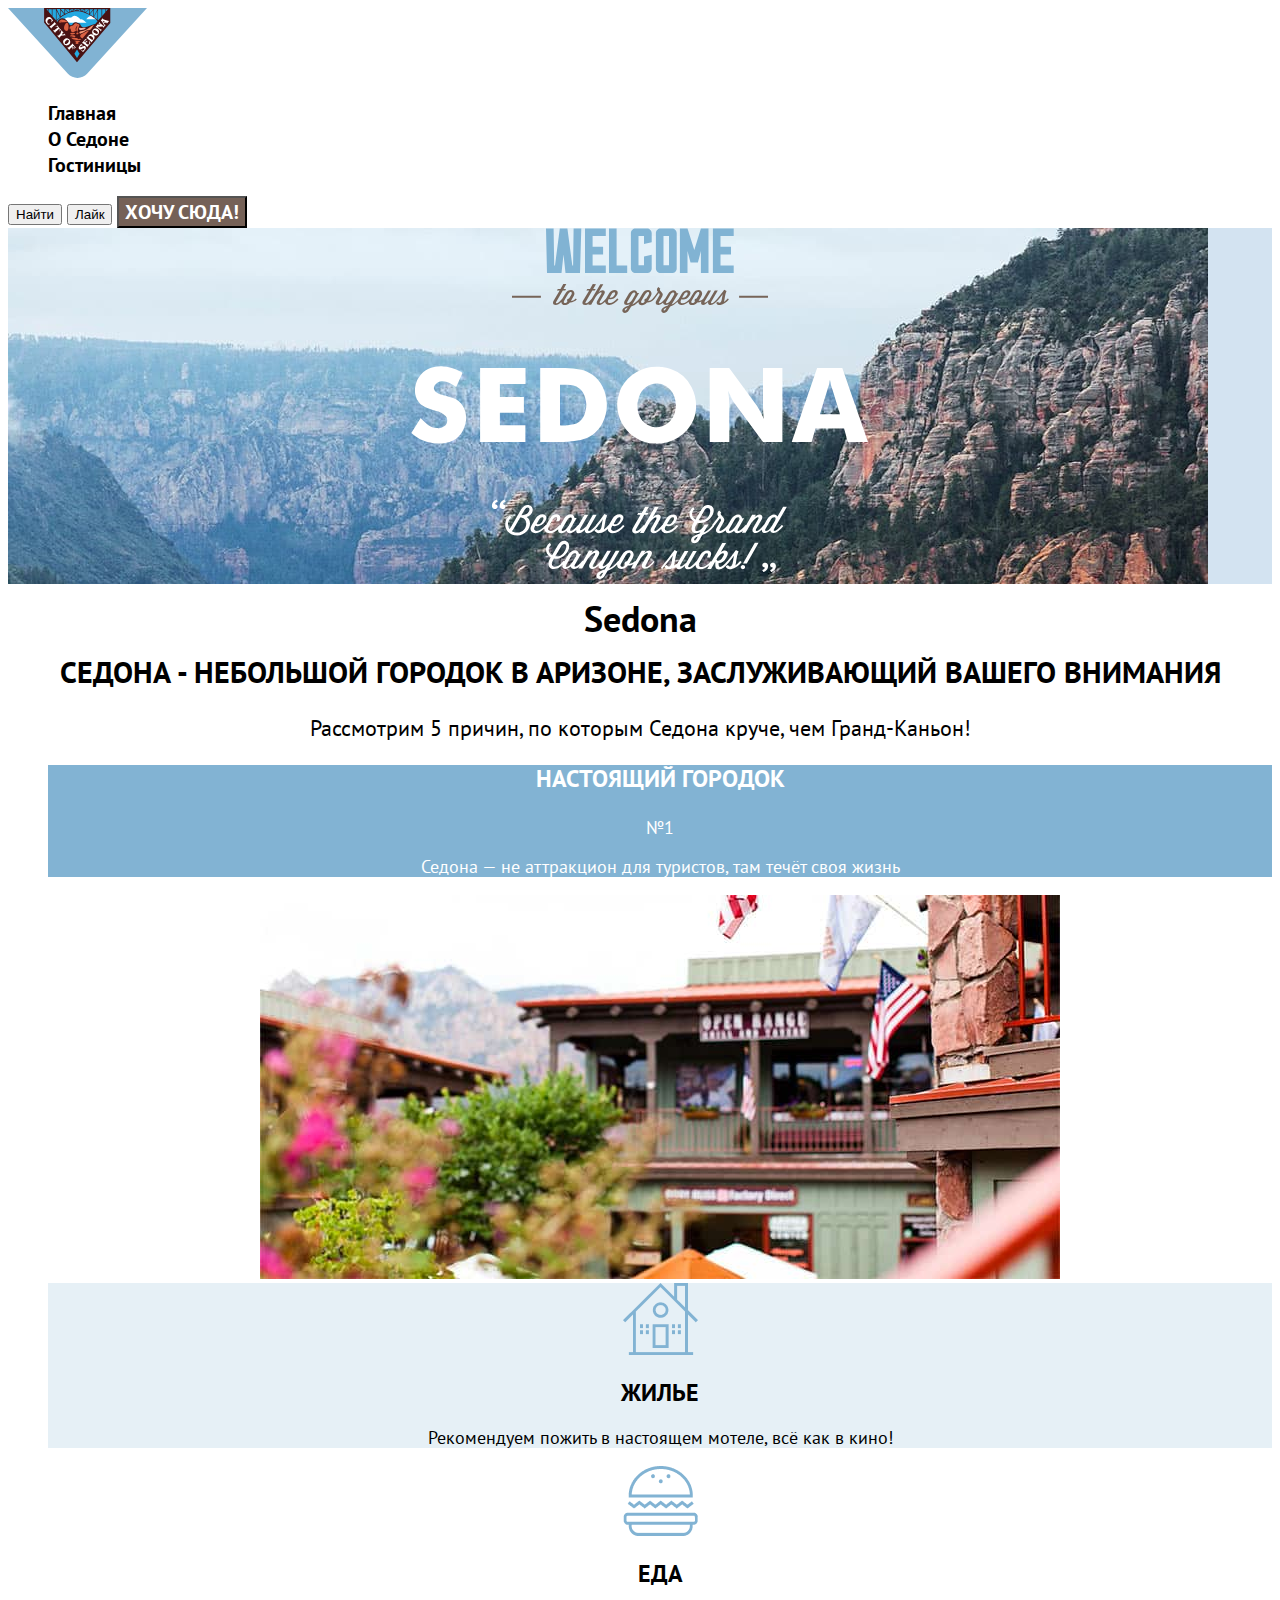
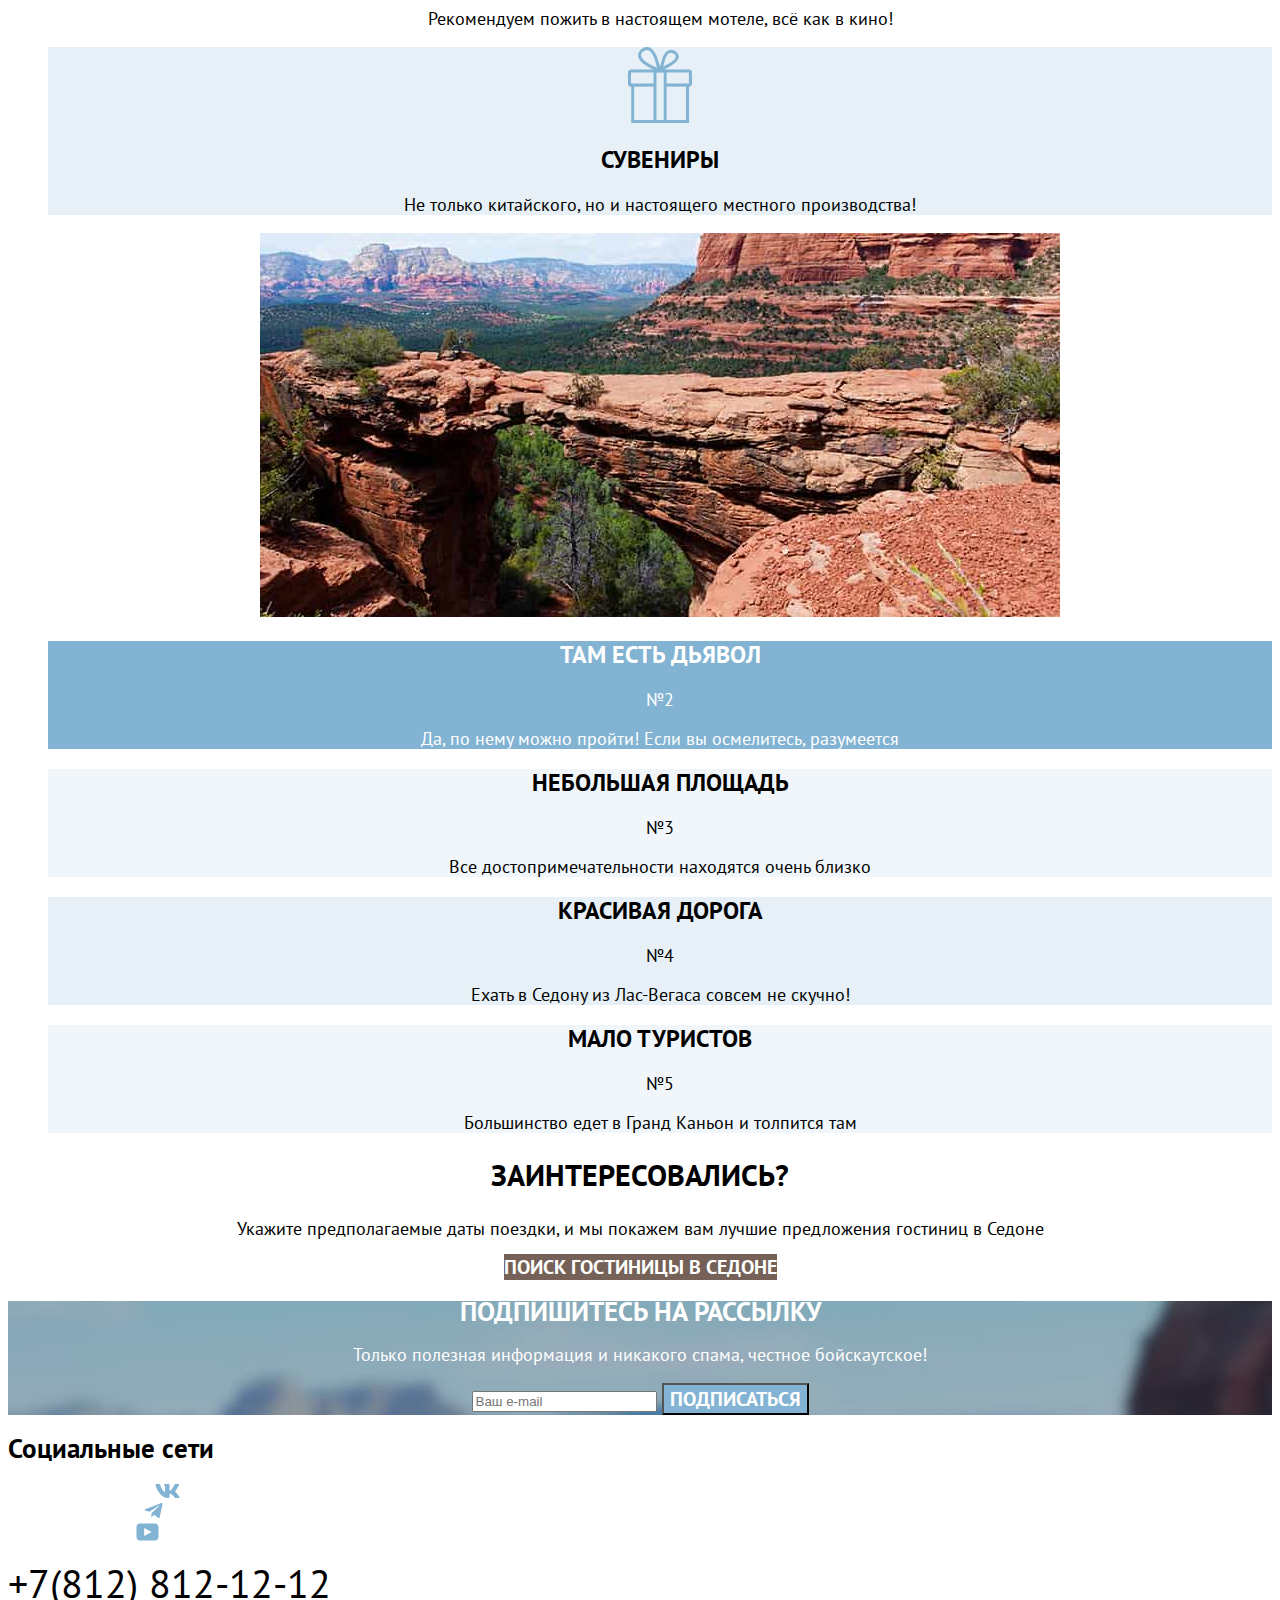
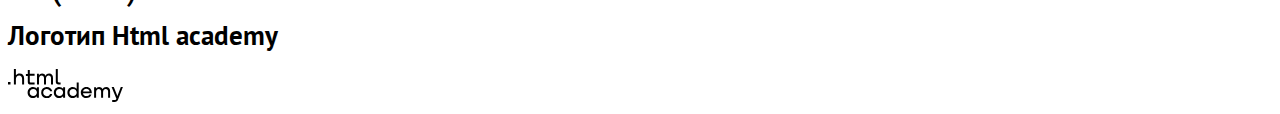
==== commit 7c75cf8e: "Merge pull request #4 from alexandrv039/master" ====
--- a/index.html
+++ b/index.html
@@ -39,7 +39,7 @@
   <section class="advantages">
     <ul class="advantages-list">
       <li class="advantages-item">
-        <div class="advantages-content-style4">
+        <div class="advantages-content advantages-content-style4">
           <h3 class="advantages-title">Настоящий городок</h3>
           <span>№1</span>
           <p class="advantages-description">
@@ -52,8 +52,10 @@
         </div>
 
       <li class="advantages-item">
-        <div class="advantages-content-style3">
-          <div class="image-home advantages-image"></div>
+        <div class="advantages-content advantages-content-style3">
+          <div class="image-home advantages-image">
+            <img src="images/home.png" alt="изображение с домом" width="75" height="72">
+          </div>
           <h2 class="advantages-title">Жилье</h2>
           <p class="advantages-description">
             Рекомендуем пожить в настоящем мотеле,
@@ -62,8 +64,10 @@
         </div>
 
       <li class="advantages-item">
-        <div class="advantages-content-style1">
-          <div class="image-food advantages-image"></div>
+        <div class="advantages-content advantages-content-style1">
+          <div class="image-food advantages-image">
+            <img src="images/food.png" alt="изображение с едой" width="75" height="70">
+          </div>
           <h2 class="advantages-title">Еда</h2>
           <p class="advantages-description">
             Рекомендуем пожить в настоящем мотеле,
@@ -73,8 +77,10 @@
       </li>
 
       <li class="advantages-item">
-        <div class="advantages-content-style3">
-          <div class="image-vector advantages-image"></div>
+        <div class="advantages-content advantages-content-style3">
+          <div class="image-vector advantages-image">
+            <img src="images/vector.png" alt="изображение с подарком" width="64" height="76">
+          </div>
           <h2 class="advantages-title">Сувениры</h2>
           <p class="advantages-description">
             Не только китайского,
@@ -85,7 +91,7 @@
 
       <li class="advantages-item">
         <img src="images/photo-2.jpg" width="800" height="384" class="photo2" alt="Фотография моста дьявола">
-        <div class="advantages-content-style4">
+        <div class="advantages-content advantages-content-style4">
           <h2 class="advantages-title">Там есть дьявол</h2>
           <span>№2</span>
           <p class="advantages-description">
@@ -94,7 +100,7 @@
         </div>
       </li>
       <li class="advantages-item">
-        <div class="advantages-content-style2">
+        <div class="advantages-content advantages-content-style2">
           <h2 class="advantages-title">Небольшая площадь</h2>
           <span>№3</span>
           <p class="advantages-description">
@@ -103,7 +109,7 @@
         </div>
       </li>
       <li class="advantages-item">
-        <div class="advantages-content-style3">
+        <div class="advantages-content advantages-content-style3">
           <h2 class="advantages-title">Красивая дорога</h2>
           <span>№4</span>
           <p class="advantages-description">
@@ -112,7 +118,7 @@
         </div>
       </li>
       <li class="advantages-item">
-        <div class="advantages-content-style2">
+        <div class="advantages-content advantages-content-style2">
           <h2 class="advantages-title">Мало туристов</h2>
           <span>№5</span>
           <p class="advantages-description">
@@ -172,7 +178,7 @@
 
   <section class="html-academy">
     <h2 class="visually-hidden">Логотип Html academy</h2>
-    <a href="#"><img src="images/HTML%20Academy.svg" class="logo-htmlacademy" alt="Логотип Html academy"></a>
+    <a href="#"><img src="images/html-academy.svg" class="logo-htmlacademy" alt="Логотип Html academy"></a>
   </section>
 
 </footer>
--- a/styles/styles.css
+++ b/styles/styles.css
@@ -2,7 +2,7 @@
   font-family: "PT Sans";
   font-style: normal;
   font-weight: 400;
-  src: url("/fonts/ptsans-400.woff2") format("woff2");
+  src: url("../fonts/ptsans-400.woff2") format("woff2");
   font-display: swap;
 }
 
@@ -10,7 +10,7 @@
   font-family: "PT Sans";
   font-style: normal;
   font-weight: 700;
-  src: url("/fonts/ptsans-700.woff2") format("woff2");
+  src: url("../fonts/ptsans-700.woff2") format("woff2");
 }
 
 body {
@@ -102,24 +102,6 @@
   background-position: center;
 }
 
-.image-food{
-  background-image: url("/images/food.png");
-  width: 75px;
-  height: 70px;
-}
-
-.image-home{
-  background-image: url("/images/home.png");
-  width: 75px;
-  height: 72px;
-}
-
-.image-vector{
-  background-image: url("/images/vector.png");
-  width: 64px;
-  height: 76px;
-}
-
 .advantages-title{
   text-transform: uppercase;
   font-size: 24px;
@@ -140,7 +122,7 @@
 .subscribe {
   text-align: center;
   color: #FFFFFF;
-  background-image: url("/images/background.jpg");
+  background-image: url("../images/background.jpg");
   background-repeat: no-repeat;
   background-size: 100% auto;
   background-color: #756157;
@@ -166,7 +148,7 @@
 }
 
 .inner-header{
-  background-image: url("/images/catalog/catalog-background.jpg");
+  background-image: url("../images/catalog/catalog-background.jpg");
   background-color: #83a8c7;
   background-size: 100% auto;
   background-repeat: no-repeat;
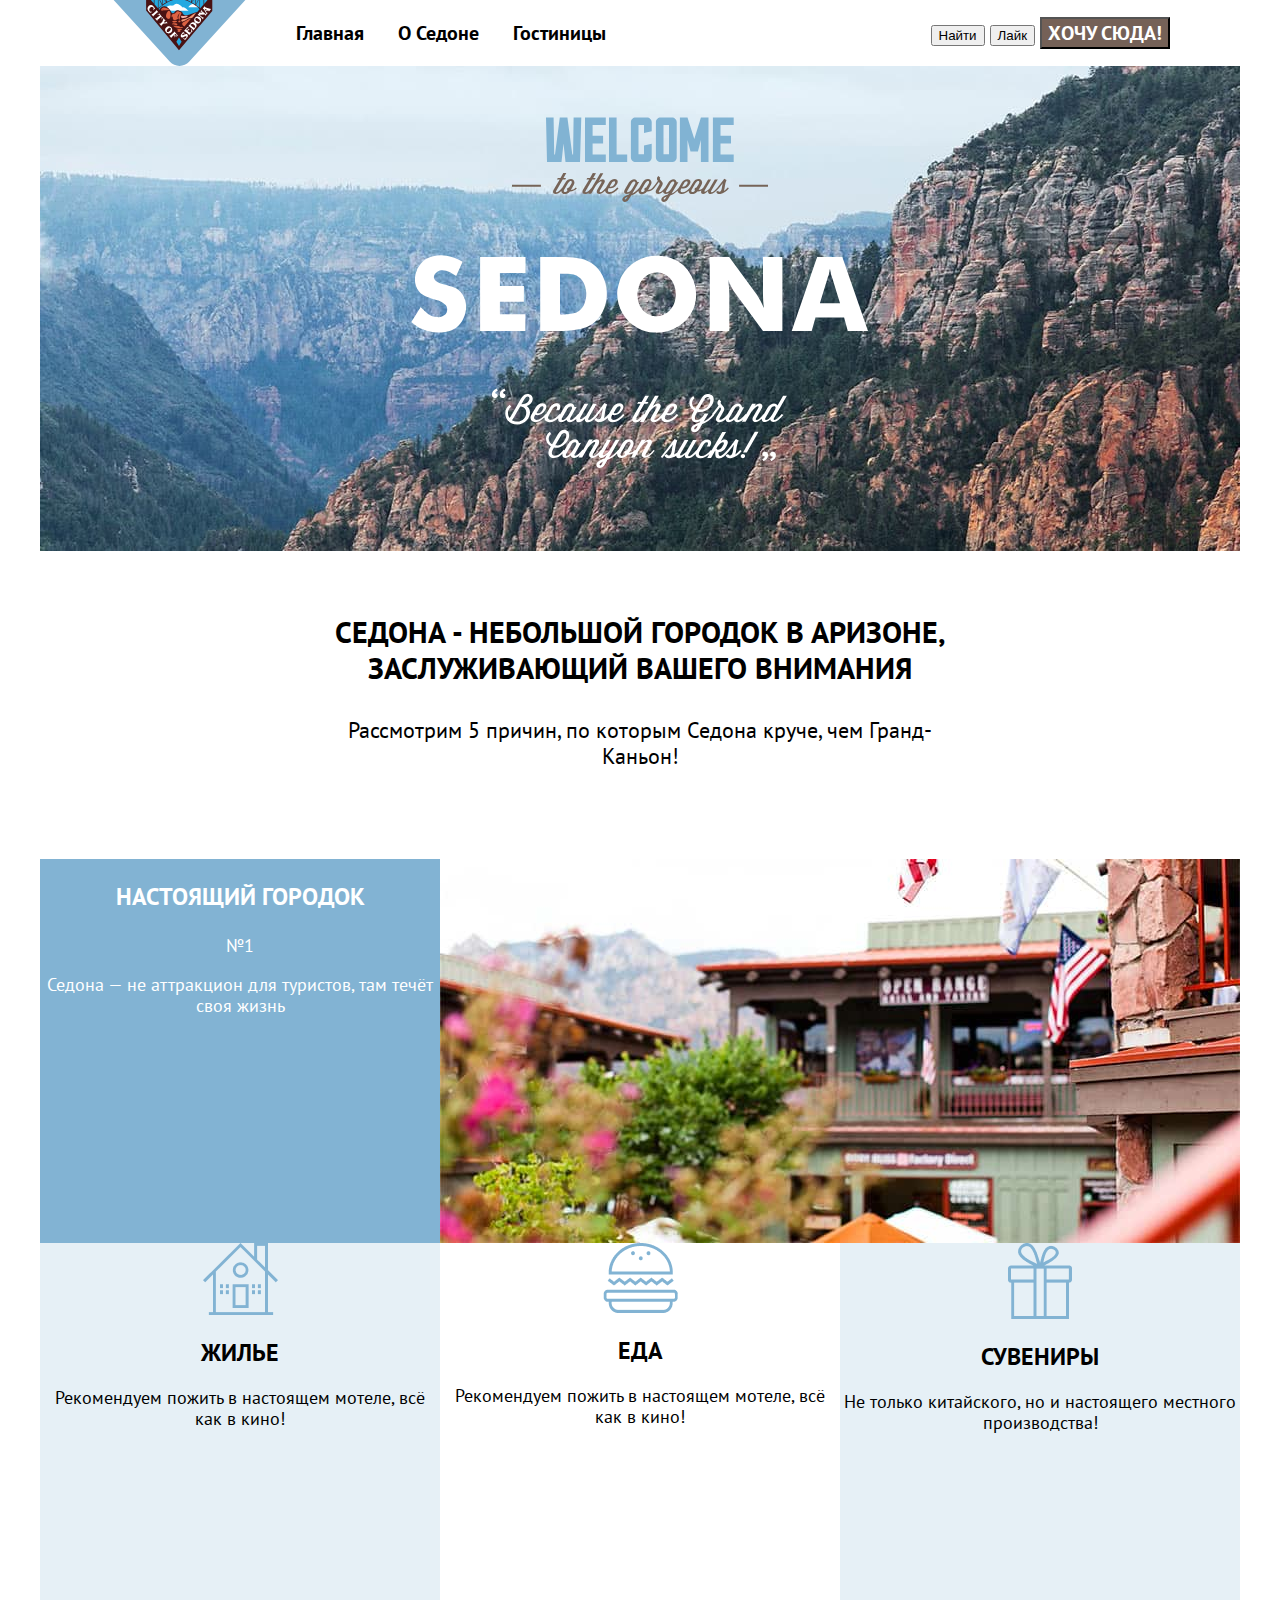
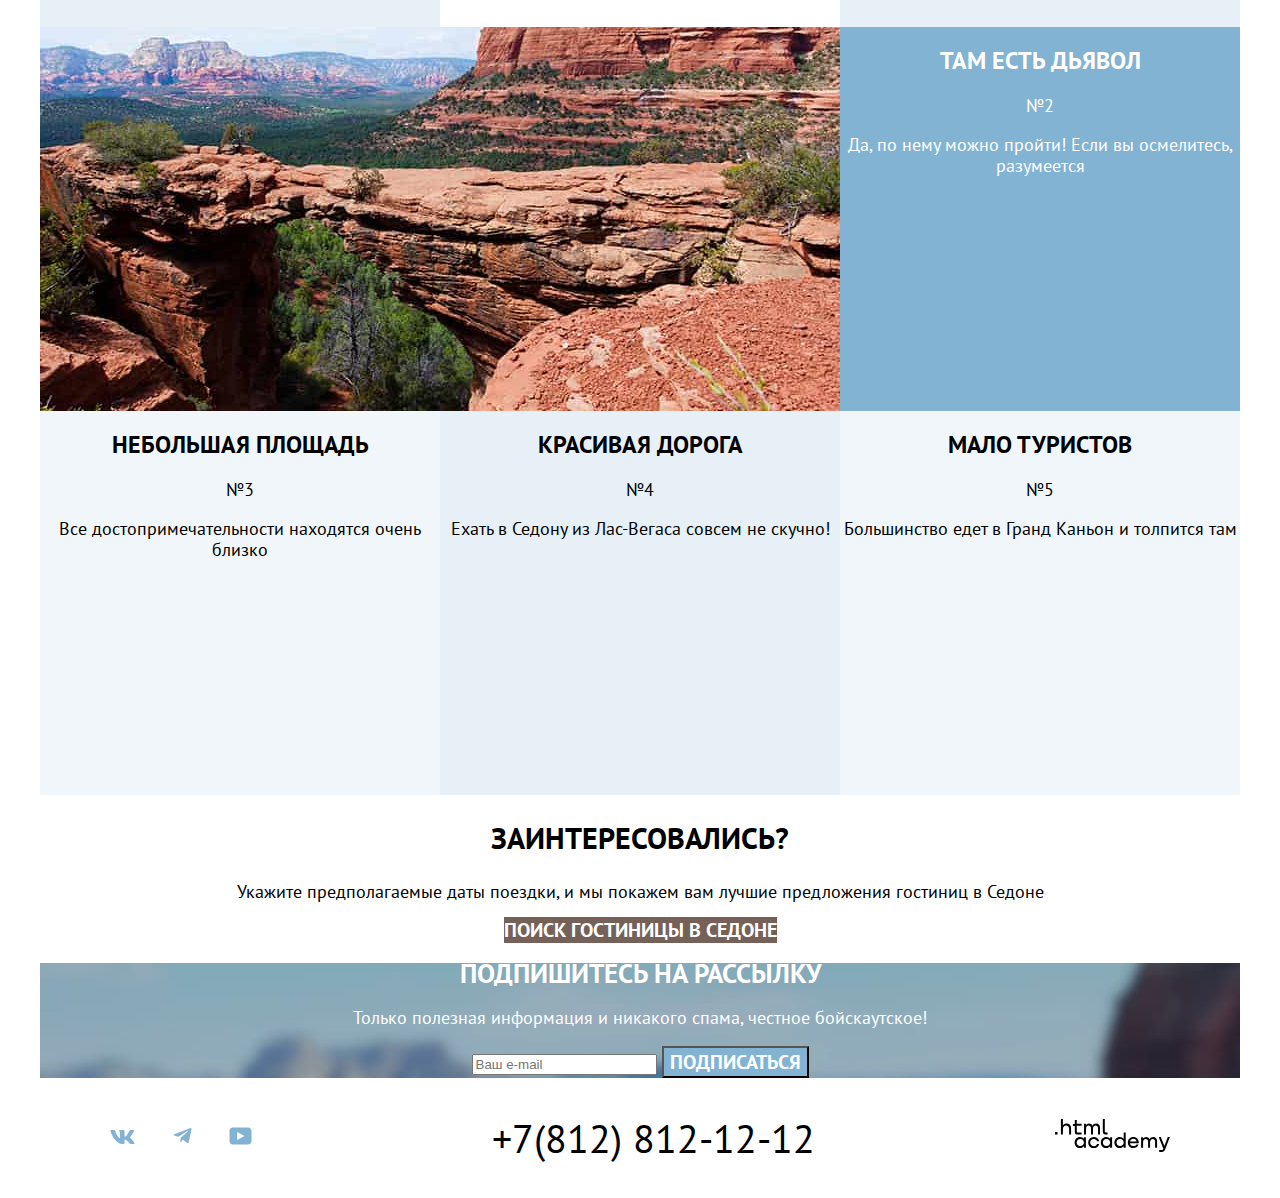
==== commit c55e5b4d: "Пятое задание" ====
--- a/index.html
+++ b/index.html
@@ -7,181 +7,190 @@
 </head>
 <body>
 
-<header class="page-header">
-  <a href="index.html"><img src="images/logo.svg" width="139" height="70" class="logo" alt="Логотип"></a>
 
-  <nav class="navigation">
-    <ul class="navigation-list">
-      <li class="navigation-item"><a href="#">Главная</a></li>
-      <li class="navigation-item"><a href="about.html">О Седоне</a></li>
-      <li class="navigation-item"><a href="catalog.html">Гостиницы</a></li>
-    </ul>
-  </nav>
+<div class="page-container">
 
-  <button class="find-button"><span>Найти</span></button>
-  <button class="like-button"><span>Лайк</span></button>
+  <header class="page-header">
+    <a href="index.html" class="logo"><img src="images/logo.svg" width="139" height="70" alt="Логотип"></a>
 
-  <button class="button">Хочу сюда!</button>
-</header>
+    <nav class="navigation">
+      <ul class="navigation-list">
+        <li class="navigation-item"><a href="#">Главная</a></li>
+        <li class="navigation-item"><a href="about.html">О Седоне</a></li>
+        <li class="navigation-item"><a href="catalog.html">Гостиницы</a></li>
+      </ul>
+    </nav>
 
-<main class="">
+    <div class="navigation-buttons">
+      <button class="find-button"><span>Найти</span></button>
+      <button class="like-button"><span>Лайк</span></button>
+      <button class="button">Хочу сюда!</button>
+    </div>
+  </header>
 
-  <div class="welcome-container">
-    <img src="images/welcome.svg" width="458" height="352" class="welcome" alt="Welcome to the gardens">
-  </div>
+  <main class="main-inner">
 
-  <div class="main-heading">
-    <h1 class="visually-hidden">Sedona</h1>
-    <h2 class="main-heading-subtitle">Седона - небольшой городок в Аризоне, заслуживающий вашего внимания</h2>
-    <p class="main-heading-text">Рассмотрим 5 причин, по которым Седона круче, чем Гранд-Каньон!</p>
-  </div>
+    <div class="welcome-container">
+      <img src="images/welcome.svg" width="458" height="352" class="welcome" alt="Welcome to the gardens">
+    </div>
 
-  <section class="advantages">
-    <ul class="advantages-list">
-      <li class="advantages-item">
-        <div class="advantages-content advantages-content-style4">
-          <h3 class="advantages-title">Настоящий городок</h3>
-          <span>№1</span>
-          <p class="advantages-description">
-            Седона — не аттракцион для туристов, там течёт своя жизнь
-          </p>
-        </div>
+    <div class="main-heading">
+      <h1 class="visually-hidden">Sedona</h1>
+      <h2 class="main-heading-subtitle">Седона - небольшой городок в Аризоне, заслуживающий вашего внимания</h2>
+      <p class="main-heading-text">Рассмотрим 5 причин, по которым Седона круче, чем Гранд-Каньон!</p>
+    </div>
 
-        <div class="advantages-content">
-          <img src="images/photo-1.jpg" width="800" height="384" class="photo1" alt="Фотография мотеля">
-        </div>
+    <section class="advantages">
+      <ul class="advantages-list">
+        <li class="advantages-item">
+          <div class="advantages-content advantages-content-style4">
+            <h3 class="advantages-title">Настоящий городок</h3>
+            <span>№1</span>
+            <p class="advantages-description">
+              Седона — не аттракцион для туристов, там течёт своя жизнь
+            </p>
+          </div>
 
-      <li class="advantages-item">
-        <div class="advantages-content advantages-content-style3">
-          <div class="image-home advantages-image">
-            <img src="images/home.png" alt="изображение с домом" width="75" height="72">
+          <div class="advantages-content-photo">
+            <img src="images/photo-1.jpg" width="800" height="384" class="photo1" alt="Фотография мотеля">
           </div>
-          <h2 class="advantages-title">Жилье</h2>
-          <p class="advantages-description">
-            Рекомендуем пожить в настоящем мотеле,
-            всё как в кино!
-          </p>
-        </div>
 
-      <li class="advantages-item">
-        <div class="advantages-content advantages-content-style1">
-          <div class="image-food advantages-image">
-            <img src="images/food.png" alt="изображение с едой" width="75" height="70">
+        <li class="advantages-item">
+          <div class="advantages-content advantages-content-style3">
+            <div class="image-home advantages-image">
+              <img src="images/home.png" alt="изображение с домом" width="75" height="72">
+            </div>
+            <h2 class="advantages-title">Жилье</h2>
+            <p class="advantages-description">
+              Рекомендуем пожить в настоящем мотеле,
+              всё как в кино!
+            </p>
           </div>
-          <h2 class="advantages-title">Еда</h2>
-          <p class="advantages-description">
-            Рекомендуем пожить в настоящем мотеле,
-            всё как в кино!
-          </p>
-        </div>
-      </li>
 
-      <li class="advantages-item">
-        <div class="advantages-content advantages-content-style3">
-          <div class="image-vector advantages-image">
-            <img src="images/vector.png" alt="изображение с подарком" width="64" height="76">
+        <li class="advantages-item">
+          <div class="advantages-content advantages-content-style1">
+            <div class="image-food advantages-image">
+              <img src="images/food.png" alt="изображение с едой" width="75" height="70">
+            </div>
+            <h2 class="advantages-title">Еда</h2>
+            <p class="advantages-description">
+              Рекомендуем пожить в настоящем мотеле,
+              всё как в кино!
+            </p>
           </div>
-          <h2 class="advantages-title">Сувениры</h2>
-          <p class="advantages-description">
-            Не только китайского,
-            но и настоящего местного производства!
-          </p>
-        </div>
-      </li>
+        </li>
 
-      <li class="advantages-item">
-        <img src="images/photo-2.jpg" width="800" height="384" class="photo2" alt="Фотография моста дьявола">
-        <div class="advantages-content advantages-content-style4">
-          <h2 class="advantages-title">Там есть дьявол</h2>
-          <span>№2</span>
-          <p class="advantages-description">
-            Да, по нему можно пройти! Если вы осмелитесь, разумеется
-          </p>
-        </div>
-      </li>
-      <li class="advantages-item">
-        <div class="advantages-content advantages-content-style2">
-          <h2 class="advantages-title">Небольшая площадь</h2>
-          <span>№3</span>
-          <p class="advantages-description">
-            Все достопримечательности находятся очень близко
-          </p>
-        </div>
-      </li>
-      <li class="advantages-item">
-        <div class="advantages-content advantages-content-style3">
-          <h2 class="advantages-title">Красивая дорога</h2>
-          <span>№4</span>
-          <p class="advantages-description">
-            Ехать в Седону из Лас-Вегаса совсем не скучно!
-          </p>
-        </div>
-      </li>
-      <li class="advantages-item">
-        <div class="advantages-content advantages-content-style2">
-          <h2 class="advantages-title">Мало туристов</h2>
-          <span>№5</span>
-          <p class="advantages-description">
-            Большинство едет в Гранд Каньон и толпится там
-          </p>
-        </div>
-      </li>
-    </ul>
-  </section>
+        <li class="advantages-item">
+          <div class="advantages-content advantages-content-style3">
+            <div class="image-vector advantages-image">
+              <img src="images/vector.png" alt="изображение с подарком" width="64" height="76">
+            </div>
+            <h2 class="advantages-title">Сувениры</h2>
+            <p class="advantages-description">
+              Не только китайского,
+              но и настоящего местного производства!
+            </p>
+          </div>
+        </li>
 
-  <section class="hotel-search">
-    <h2 class="hotel-search-title">Заинтересовались?</h2>
-    <p class="hotel-search-description">
-      Укажите предполагаемые даты поездки, и мы покажем вам лучшие предложения гостиниц в Седоне
-    </p>
-    <a href="catalog.html" class="button hotel-search-button">Поиск гостиницы в Седоне</a>
-  </section>
+        <li class="advantages-item">
+          <div class="advantages-content-photo">
+            <img src="images/photo-2.jpg" width="800" height="384" class="photo2" alt="Фотография моста дьявола">
+          </div>
+          <div class="advantages-content advantages-content-style4">
+            <h2 class="advantages-title">Там есть дьявол</h2>
+            <span>№2</span>
+            <p class="advantages-description">
+              Да, по нему можно пройти! Если вы осмелитесь, разумеется
+            </p>
+          </div>
+        </li>
+        <li class="advantages-item">
+          <div class="advantages-content advantages-content-style2">
+            <h2 class="advantages-title">Небольшая площадь</h2>
+            <span>№3</span>
+            <p class="advantages-description">
+              Все достопримечательности находятся очень близко
+            </p>
+          </div>
+        </li>
+        <li class="advantages-item">
+          <div class="advantages-content advantages-content-style3">
+            <h2 class="advantages-title">Красивая дорога</h2>
+            <span>№4</span>
+            <p class="advantages-description">
+              Ехать в Седону из Лас-Вегаса совсем не скучно!
+            </p>
+          </div>
+        </li>
+        <li class="advantages-item">
+          <div class="advantages-content advantages-content-style2">
+            <h2 class="advantages-title">Мало туристов</h2>
+            <span>№5</span>
+            <p class="advantages-description">
+              Большинство едет в Гранд Каньон и толпится там
+            </p>
+          </div>
+        </li>
+      </ul>
+    </section>
 
-  <section class="subscribe">
-    <form class="subscribe-form" action="https://echo.htmlacademy.ru/" method="post">
-      <h2 class="subscribe-title">Подпишитесь на рассылку</h2>
-      <p class="subscribe-description">Только полезная информация и никакого спама, честное бойскаутское!</p>
-      <input type="email" name="email" placeholder="Ваш e-mail" class="subscribe-email">
-      <button class="button subscribe-button" type="submit">Подписаться</button>
-    </form>
-  </section>
+    <section class="hotel-search">
+      <h2 class="hotel-search-title">Заинтересовались?</h2>
+      <p class="hotel-search-description">
+        Укажите предполагаемые даты поездки, и мы покажем вам лучшие предложения гостиниц в Седоне
+      </p>
+      <a href="catalog.html" class="button hotel-search-button">Поиск гостиницы в Седоне</a>
+    </section>
 
-</main>
+    <section class="subscribe">
+      <form class="subscribe-form" action="https://echo.htmlacademy.ru/" method="post">
+        <h2 class="subscribe-title">Подпишитесь на рассылку</h2>
+        <p class="subscribe-description">Только полезная информация и никакого спама, честное бойскаутское!</p>
+        <input type="email" name="email" placeholder="Ваш e-mail" class="subscribe-email">
+        <button class="button subscribe-button" type="submit">Подписаться</button>
+      </form>
+    </section>
 
-<footer class="page-footer">
-  <section class="footer-social">
-    <h2 class="page-footer-title">Социальные сети</h2>
-    <ul class="footer-social-list">
-      <li class="footer-social-item">
-        <a class="button button-twitter" href="#">
-          <span class="visually-hidden">ВКонтакте</span>
-          <img src="images/vk.svg">
-        </a>
-      </li>
-      <li class="footer-social-item">
-        <a class="button button-vk" href="#">
-          <span class="visually-hidden">Facebook</span>
-          <img src="images/facebook.svg">
-        </a>
-      </li>
-      <li class="footer-social-item">
-        <a class="button button-instagram" href="#">
-          <span class="visually-hidden">YouTube</span>
-          <img src="images/youtube.svg">
-        </a>
-      </li>
-    </ul>
-  </section>
-  <section class="contacts">
-    <a class="contact-phone" href="tel:+78128121212">+7(812) 812-12-12</a>
-  </section>
+  </main>
 
-  <section class="html-academy">
-    <h2 class="visually-hidden">Логотип Html academy</h2>
-    <a href="#"><img src="images/html-academy.svg" class="logo-htmlacademy" alt="Логотип Html academy"></a>
-  </section>
+  <footer class="page-footer">
+    <div class="footer-container">
+      <section class="footer-social">
+        <h2 class="page-footer-title visually-hidden">Социальные сети</h2>
+        <ul class="footer-social-list">
+          <li class="footer-social-item">
+            <a class="button button-twitter" href="#">
+              <span class="visually-hidden">ВКонтакте</span>
+              <img src="images/vk.svg">
+            </a>
+          </li>
+          <li class="footer-social-item">
+            <a class="button button-vk" href="#">
+              <span class="visually-hidden">Facebook</span>
+              <img src="images/facebook.svg">
+            </a>
+          </li>
+          <li class="footer-social-item">
+            <a class="button button-instagram" href="#">
+              <span class="visually-hidden">YouTube</span>
+              <img src="images/youtube.svg">
+            </a>
+          </li>
+        </ul>
+      </section>
+      <section class="contacts">
+        <a class="contact-phone" href="tel:+78128121212">+7(812) 812-12-12</a>
+      </section>
 
-</footer>
+      <section class="html-academy">
+        <h2 class="visually-hidden">Логотип Html academy</h2>
+        <a href="#"><img src="images/html-academy.svg" class="logo-htmlacademy" alt="Логотип Html academy"></a>
+      </section>
+    </div>
+  </footer>
+
+</div>
 
 </body>
 </html>
--- a/styles/styles.css
+++ b/styles/styles.css
@@ -13,12 +13,48 @@
   src: url("../fonts/ptsans-700.woff2") format("woff2");
 }
 
+html{
+  height: 100%;
+}
+
 body {
+  margin: 0;
   font-family: "PT Sans", sans-serif;
   font-size: 18px;
   line-height: 21px;
   background-color: white;
   color: black;
+}
+
+.visually-hidden {
+  position: absolute;
+  width: 1px;
+  height: 1px;
+  margin: -1px;
+  border: 0;
+  padding: 0;
+  white-space: nowrap;
+  clip-path: inset(100%);
+  clip: rect(0 0 0 0);
+  overflow: hidden;
+}
+
+.page-container {
+  display: flex;
+  flex-direction: column;
+  width: 1200px;
+  margin: 0 auto;
+}
+
+.page-header{
+  display: flex;
+  align-items: center;
+  height: 66px;
+}
+
+.logo{
+  margin-left: 70px;
+  width: 139px;
 }
 
 .navigation-item a{
@@ -29,18 +65,38 @@
   text-decoration: none;
   text-align: center;
   line-height: 26px;
-}
-
-.navigation-list{
-  list-style: none;
-}
-
-.welcome-container{
+  margin: 17px;
+}
+
+.navigation{
+  width: 450px;
+  margin-left: 30px;
+}
+
+.navigation-list {
+  display: flex;
+  width: 390px;
+  list-style: none;
+  padding: 0;
+}
+
+.navigation-buttons{
+  margin-left: auto;
+  margin-right: 70px;
+}
+
+.welcome-container {
   background-color: #d3e3f1;
   background-image: url("/images/index-background.jpg");
   background-repeat: no-repeat;
-  /*background-size: 100% auto;*/
-  text-align: center;
+  background-size: 100% auto;
+  width: 1200px;
+  height: 485px;
+  text-align: center;
+}
+
+.welcome{
+  margin-top: 51px;
 }
 
 .button{
@@ -54,28 +110,58 @@
   text-transform: uppercase;
 }
 
+.main-inner{
+  flex-grow: 1;
+  padding: 0;
+}
+
 .main-heading{
   text-align: center;
 }
 
 .main-heading-subtitle {
+  display: block;
+  margin: 63px auto 0 auto;
   font-size: 30px;
   font-weight: 700;
   text-transform: uppercase;
   line-height: 36px;
+  width: 620px;
 }
 
 .main-heading-text{
+  display: block;
+  margin: 31px auto 90px auto;
   font-size: 22px;
   line-height: 26px;
+  width: 654px;
 }
 
 .advantages{
   text-align: center;
+  margin: 0;
+  padding: 0;
 }
 
 .advantages-list{
-  list-style: none;
+  padding-inline-start: 0;
+  display: flex;
+  flex-wrap: wrap;
+  list-style: none;
+}
+
+.advantages-item{
+  display: inline-flex;
+}
+
+.advantages-content{
+  width: 400px;
+  height: 384px;
+}
+
+.advantages-content-photo{
+  width: 800px;
+  height: 384px;
 }
 
 .advantages-content-style1{
@@ -132,8 +218,28 @@
   text-transform: uppercase;
 }
 
+.page-footer{
+  height: 120px;
+  display: inline-flex;
+  align-items: center;
+}
+
+.footer-container{
+  display: flex;
+  width: 1060px;
+  height: 50px;
+  align-items: center;
+  justify-content: space-between;
+  margin-left: 70px;
+  margin-right: 70px;
+}
+
 .footer-social-list{
-  list-style: none;
+  display: flex;
+  justify-content: space-between;
+  list-style: none;
+  width: 142px;
+  padding: 0;
 }
 
 .footer-social-item .button{
@@ -155,13 +261,20 @@
   color: #FFFFFF;
 }
 
-.inner-header-title{
+.inner-header-title {
   font-size: 60px;
   line-height: 78px;
+  margin: 0;
 }
 
 .breadcrumbs{
-  list-style: none;
+  display: flex;
+  list-style: none;
+}
+
+.catalog-filter{
+  display: flex;
+  justify-content: space-between;
 }
 
 .catalog-filter-group{
@@ -181,10 +294,31 @@
   font-size: 20px;
 }
 
+.catalog-header-container{
+  display: flex;
+  justify-content: space-between;
+  align-items: center;
+}
+
+.catalog {
+  padding-left: 73px;
+  padding-right: 73px;
+}
+
 .catalog-title{
   text-transform: uppercase;
   font-size: 30px;
   line-height: 36px;
+}
+
+.catalog-list {
+  display: flex;
+  flex-wrap: wrap;
+}
+
+.product-card {
+  width: 340px;
+  height: 438px;
 }
 
 .catalog-button-apply{
@@ -213,7 +347,14 @@
   background-color: #7DB54F;
 }
 
+.catalog-footer {
+  display: flex;
+  justify-content: space-between;
+  align-items: center;
+}
+
 .pagination-list{
+  display: flex;
   list-style: none;
 }
 
